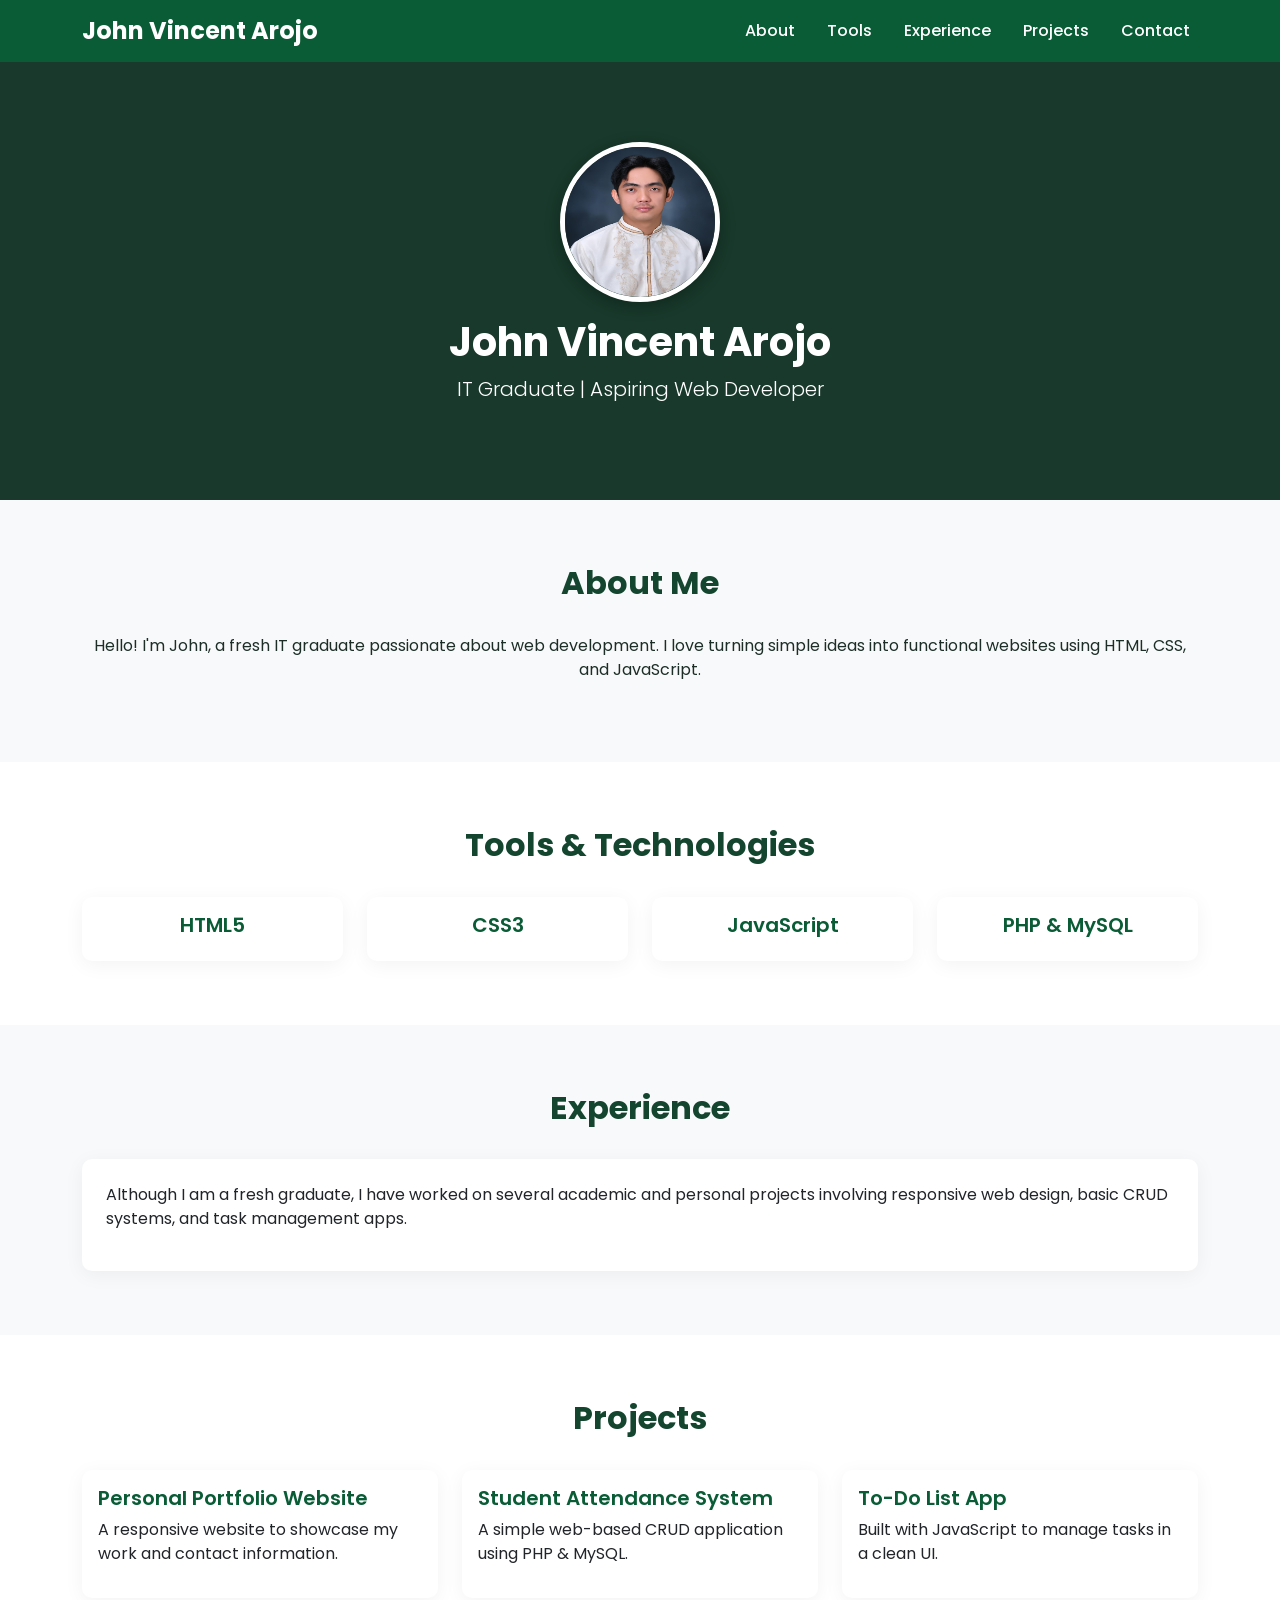
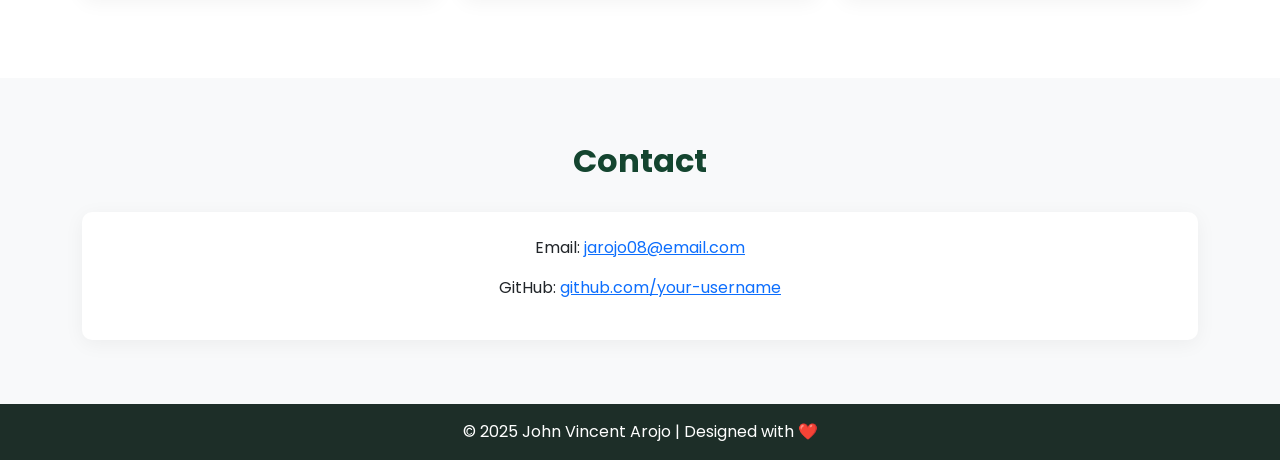
==== index.html @ ee7b5b63 "Update index.html" ====
<!DOCTYPE html>
<html lang="en">
<head>
  <meta charset="UTF-8" />
  <meta name="viewport" content="width=device-width, initial-scale=1.0" />
  <title>John Vincent Arojo | Portfolio</title>
  <!-- Bootstrap CSS -->
  <link href="https://cdn.jsdelivr.net/npm/bootstrap@5.3.0/dist/css/bootstrap.min.css" rel="stylesheet" />
  <!-- Google Fonts -->
  <link href="https://fonts.googleapis.com/css2?family=Poppins:wght@300;500;700&display=swap" rel="stylesheet" />
  <style>
    :root {
      --green-main: #0A5C36;
      --green-dark1: #0F5132;
      --green-dark2: #14452F;
      --green-dark3: #18392B;
      --green-dark4: #1D2E28;
      --light-bg: #f8f9fa;
    }
    body {
      font-family: 'Poppins', sans-serif;
      background-color: var(--light-bg);
      color: var(--green-dark4);
      scroll-behavior: smooth;
    }
    .navbar {
      background-color: var(--green-main);
    }
    .navbar-brand { font-weight: 700; font-size: 1.5rem; }
    .nav-link {
      color: white !important;
      font-weight: 500;
      margin-left: 1rem;
      transition: color 0.3s ease;
    }
    .nav-link:hover { color: #ddd !important; }
    header {
      background: var(--green-dark3);
      color: white;
      text-align: center;
      padding: 5rem 1rem;
    }
    .profile-img {
      width: 160px; height: 160px;
      border-radius: 50%;
      border: 5px solid white;
      box-shadow: 0 4px 15px rgba(0,0,0,0.3);
      margin-bottom: 1rem;
    }
    section { padding: 4rem 0; opacity:0; transform: translateY(50px); transition: opacity 0.6s ease-out, transform 0.6s ease-out; }
    section.visible { opacity:1; transform: translateY(0); }
    .section-title {
      text-align: center;
      font-size: 2rem;
      font-weight: 700;
      color: var(--green-dark2);
      margin-bottom: 2rem;
    }
    .card {
      border: none; border-radius: 10px;
      box-shadow: 0 4px 20px rgba(0,0,0,0.05);
      transition: transform 0.3s ease, box-shadow 0.3s ease;
    }
    .card:hover {
      transform: translateY(-5px);
      box-shadow: 0 6px 25px rgba(0,0,0,0.1);
    }
    .card-title {
      color: var(--green-main);
      font-weight: 600;
    }
    footer {
      background-color: var(--green-dark4);
      color: white;
      padding: 1rem;
      text-align: center;
    }
  </style>
</head>
<body>

  <!-- Navbar -->
  <nav class="navbar navbar-expand-lg navbar-dark sticky-top">
    <div class="container">
      <a class="navbar-brand" href="#">John Vincent Arojo</a>
      <button class="navbar-toggler" type="button" data-bs-toggle="collapse" data-bs-target="#navbarNav">
        <span class="navbar-toggler-icon"></span>
      </button>
      <div class="collapse navbar-collapse" id="navbarNav">
        <ul class="navbar-nav ms-auto">
          <li class="nav-item"><a class="nav-link" href="#about">About</a></li>
          <li class="nav-item"><a class="nav-link" href="#tools">Tools</a></li>
          <li class="nav-item"><a class="nav-link" href="#experience">Experience</a></li>
          <li class="nav-item"><a class="nav-link" href="#projects">Projects</a></li>
          <li class="nav-item"><a class="nav-link" href="#contact">Contact</a></li>
        </ul>
      </div>
    </div>
  </nav>

  <!-- Hero Header -->
  <header>
    <img src="John.png" alt="John Vincent Arojo" class="profile-img">
    <h1 class="fw-bold">John Vincent Arojo</h1>
    <p class="lead">IT Graduate | Aspiring Web Developer</p>
  </header>

  <!-- About -->
  <section id="about">
    <div class="container">
      <h2 class="section-title">About Me</h2>
      <p class="text-center">
        Hello! I'm John, a fresh IT graduate passionate about web development. I love turning simple ideas into functional websites using HTML, CSS, and JavaScript.
      </p>
    </div>
  </section>

  <!-- Tools -->
  <section id="tools" class="bg-white">
    <div class="container">
      <h2 class="section-title">Tools & Technologies</h2>
      <div class="row text-center">
        <div class="col-md-3"><div class="card p-3"><h5 class="card-title">HTML5</h5></div></div>
        <div class="col-md-3"><div class="card p-3"><h5 class="card-title">CSS3</h5></div></div>
        <div class="col-md-3"><div class="card p-3"><h5 class="card-title">JavaScript</h5></div></div>
        <div class="col-md-3"><div class="card p-3"><h5 class="card-title">PHP & MySQL</h5></div></div>
      </div>
    </div>
  </section>

  <!-- Experience -->
  <section id="experience">
    <div class="container">
      <h2 class="section-title">Experience</h2>
      <div class="card p-4">
        <p>
          Although I am a fresh graduate, I have worked on several academic and personal projects involving responsive web design, basic CRUD systems, and task management apps.
        </p>
      </div>
    </div>
  </section>

  <!-- Projects -->
  <section id="projects" class="bg-white">
    <div class="container">
      <h2 class="section-title">Projects</h2>
      <div class="row">
        <div class="col-md-4 mb-3">
          <div class="card p-3">
            <h5 class="card-title">Personal Portfolio Website</h5>
            <p>A responsive website to showcase my work and contact information.</p>
          </div>
        </div>
        <div class="col-md-4 mb-3">
          <div class="card p-3">
            <h5 class="card-title">Student Attendance System</h5>
            <p>A simple web-based CRUD application using PHP & MySQL.</p>
          </div>
        </div>
        <div class="col-md-4 mb-3">
          <div class="card p-3">
            <h5 class="card-title">To-Do List App</h5>
            <p>Built with JavaScript to manage tasks in a clean UI.</p>
          </div>
        </div>
      </div>
    </div>
  </section>

  <!-- Contact -->
  <section id="contact">
    <div class="container">
      <h2 class="section-title">Contact</h2>
      <div class="card p-4 text-center">
        <p>Email: <a href="mailto:jarojo08@email.com">jarojo08@email.com</a></p>
        <p>GitHub: <a href="https://github.com/your-username" target="_blank">github.com/your-username</a></p>
      </div>
    </div>
  </section>

  <!-- Footer -->
  <footer>© 2025 John Vincent Arojo | Designed with ❤️</footer>

  <!-- Bootstrap JS -->
  <script src="https://cdn.jsdelivr.net/npm/bootstrap@5.3.0/dist/js/bootstrap.bundle.min.js"></script>
  <!-- Scroll Animation Script -->
  <script>
    const sections = document.querySelectorAll('section');
    const observer = new IntersectionObserver(entries => {
      entries.forEach(entry => {
        if (entry.isIntersecting) {
          entry.target.classList.add('visible');
        }
      });
    }, { threshold: 0.2 });
    sections.forEach(sec => observer.observe(sec));
  </script>
</body>
</html>
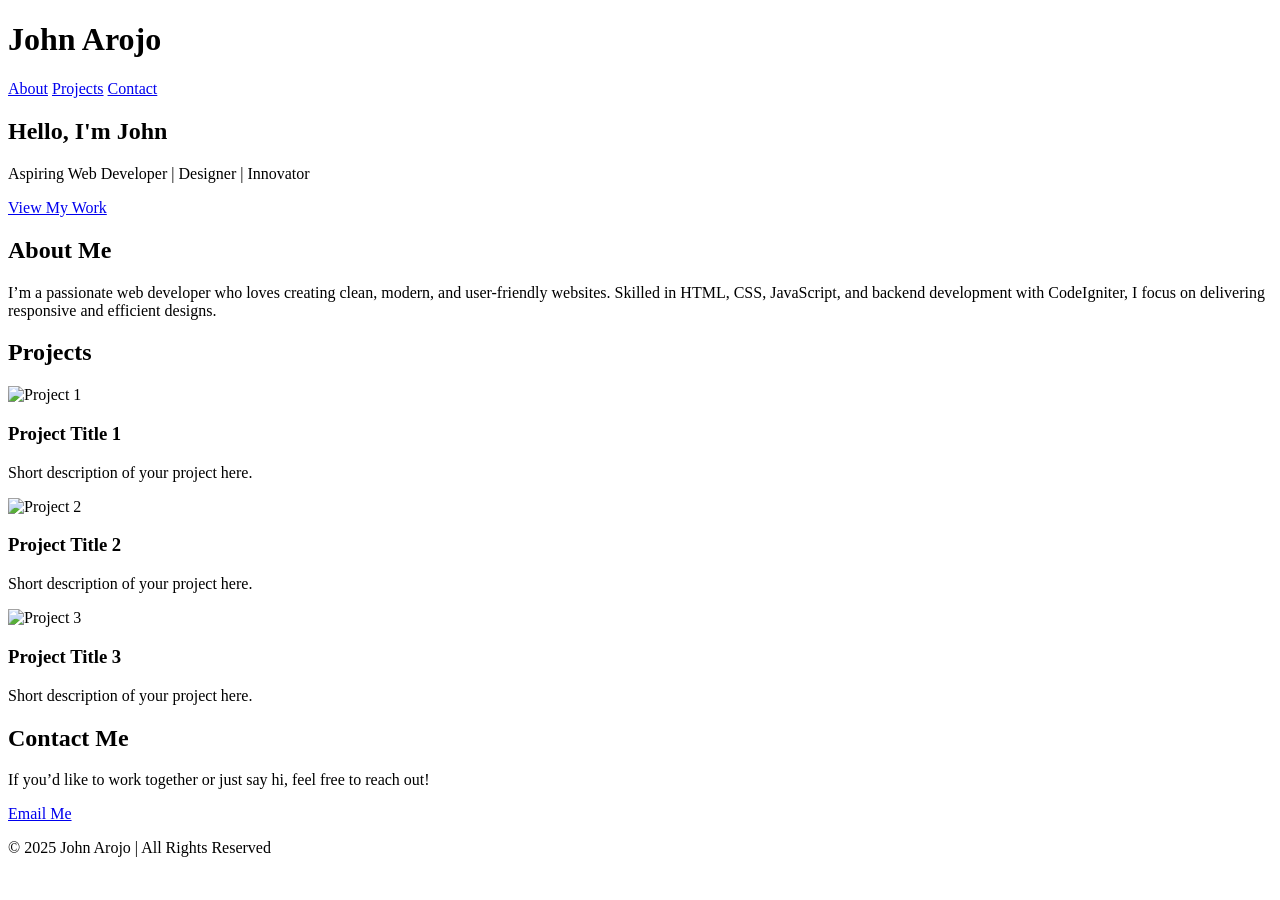
==== commit ba4e18d8: "Update index.html" ====
--- a/index.html
+++ b/index.html
@@ -1,199 +1,78 @@
 <!DOCTYPE html>
 <html lang="en">
 <head>
-  <meta charset="UTF-8" />
-  <meta name="viewport" content="width=device-width, initial-scale=1.0" />
-  <title>John Vincent Arojo | Portfolio</title>
-  <!-- Bootstrap CSS -->
-  <link href="https://cdn.jsdelivr.net/npm/bootstrap@5.3.0/dist/css/bootstrap.min.css" rel="stylesheet" />
-  <!-- Google Fonts -->
-  <link href="https://fonts.googleapis.com/css2?family=Poppins:wght@300;500;700&display=swap" rel="stylesheet" />
-  <style>
-    :root {
-      --green-main: #0A5C36;
-      --green-dark1: #0F5132;
-      --green-dark2: #14452F;
-      --green-dark3: #18392B;
-      --green-dark4: #1D2E28;
-      --light-bg: #f8f9fa;
-    }
-    body {
-      font-family: 'Poppins', sans-serif;
-      background-color: var(--light-bg);
-      color: var(--green-dark4);
-      scroll-behavior: smooth;
-    }
-    .navbar {
-      background-color: var(--green-main);
-    }
-    .navbar-brand { font-weight: 700; font-size: 1.5rem; }
-    .nav-link {
-      color: white !important;
-      font-weight: 500;
-      margin-left: 1rem;
-      transition: color 0.3s ease;
-    }
-    .nav-link:hover { color: #ddd !important; }
-    header {
-      background: var(--green-dark3);
-      color: white;
-      text-align: center;
-      padding: 5rem 1rem;
-    }
-    .profile-img {
-      width: 160px; height: 160px;
-      border-radius: 50%;
-      border: 5px solid white;
-      box-shadow: 0 4px 15px rgba(0,0,0,0.3);
-      margin-bottom: 1rem;
-    }
-    section { padding: 4rem 0; opacity:0; transform: translateY(50px); transition: opacity 0.6s ease-out, transform 0.6s ease-out; }
-    section.visible { opacity:1; transform: translateY(0); }
-    .section-title {
-      text-align: center;
-      font-size: 2rem;
-      font-weight: 700;
-      color: var(--green-dark2);
-      margin-bottom: 2rem;
-    }
-    .card {
-      border: none; border-radius: 10px;
-      box-shadow: 0 4px 20px rgba(0,0,0,0.05);
-      transition: transform 0.3s ease, box-shadow 0.3s ease;
-    }
-    .card:hover {
-      transform: translateY(-5px);
-      box-shadow: 0 6px 25px rgba(0,0,0,0.1);
-    }
-    .card-title {
-      color: var(--green-main);
-      font-weight: 600;
-    }
-    footer {
-      background-color: var(--green-dark4);
-      color: white;
-      padding: 1rem;
-      text-align: center;
-    }
-  </style>
+    <meta charset="UTF-8">
+    <meta name="viewport" content="width=device-width, initial-scale=1.0">
+    <title>John's Portfolio</title>
+    <link rel="stylesheet" href="style.css">
+    <link href="https://fonts.googleapis.com/css2?family=Poppins:wght@300;400;600;700&display=swap" rel="stylesheet">
 </head>
 <body>
+    <!-- Header -->
+    <header>
+        <div class="container">
+            <h1>John Arojo</h1>
+            <nav>
+                <a href="#about">About</a>
+                <a href="#projects">Projects</a>
+                <a href="#contact">Contact</a>
+            </nav>
+        </div>
+    </header>
 
-  <!-- Navbar -->
-  <nav class="navbar navbar-expand-lg navbar-dark sticky-top">
-    <div class="container">
-      <a class="navbar-brand" href="#">John Vincent Arojo</a>
-      <button class="navbar-toggler" type="button" data-bs-toggle="collapse" data-bs-target="#navbarNav">
-        <span class="navbar-toggler-icon"></span>
-      </button>
-      <div class="collapse navbar-collapse" id="navbarNav">
-        <ul class="navbar-nav ms-auto">
-          <li class="nav-item"><a class="nav-link" href="#about">About</a></li>
-          <li class="nav-item"><a class="nav-link" href="#tools">Tools</a></li>
-          <li class="nav-item"><a class="nav-link" href="#experience">Experience</a></li>
-          <li class="nav-item"><a class="nav-link" href="#projects">Projects</a></li>
-          <li class="nav-item"><a class="nav-link" href="#contact">Contact</a></li>
-        </ul>
-      </div>
-    </div>
-  </nav>
+    <!-- Hero Section -->
+    <section class="hero">
+        <div class="hero-content">
+            <h2>Hello, I'm <span>John</span></h2>
+            <p>Aspiring Web Developer | Designer | Innovator</p>
+            <a href="#projects" class="btn">View My Work</a>
+        </div>
+    </section>
 
-  <!-- Hero Header -->
-  <header>
-    <img src="John.png" alt="John Vincent Arojo" class="profile-img">
-    <h1 class="fw-bold">John Vincent Arojo</h1>
-    <p class="lead">IT Graduate | Aspiring Web Developer</p>
-  </header>
+    <!-- About Section -->
+    <section id="about" class="about">
+        <div class="container">
+            <h2>About Me</h2>
+            <p>I’m a passionate web developer who loves creating clean, modern, and user-friendly websites. Skilled in HTML, CSS, JavaScript, and backend development with CodeIgniter, I focus on delivering responsive and efficient designs.</p>
+        </div>
+    </section>
 
-  <!-- About -->
-  <section id="about">
-    <div class="container">
-      <h2 class="section-title">About Me</h2>
-      <p class="text-center">
-        Hello! I'm John, a fresh IT graduate passionate about web development. I love turning simple ideas into functional websites using HTML, CSS, and JavaScript.
-      </p>
-    </div>
-  </section>
+    <!-- Projects Section -->
+    <section id="projects" class="projects">
+        <div class="container">
+            <h2>Projects</h2>
+            <div class="project-grid">
+                <div class="project-card">
+                    <img src="project1.jpg" alt="Project 1">
+                    <h3>Project Title 1</h3>
+                    <p>Short description of your project here.</p>
+                </div>
+                <div class="project-card">
+                    <img src="project2.jpg" alt="Project 2">
+                    <h3>Project Title 2</h3>
+                    <p>Short description of your project here.</p>
+                </div>
+                <div class="project-card">
+                    <img src="project3.jpg" alt="Project 3">
+                    <h3>Project Title 3</h3>
+                    <p>Short description of your project here.</p>
+                </div>
+            </div>
+        </div>
+    </section>
 
-  <!-- Tools -->
-  <section id="tools" class="bg-white">
-    <div class="container">
-      <h2 class="section-title">Tools & Technologies</h2>
-      <div class="row text-center">
-        <div class="col-md-3"><div class="card p-3"><h5 class="card-title">HTML5</h5></div></div>
-        <div class="col-md-3"><div class="card p-3"><h5 class="card-title">CSS3</h5></div></div>
-        <div class="col-md-3"><div class="card p-3"><h5 class="card-title">JavaScript</h5></div></div>
-        <div class="col-md-3"><div class="card p-3"><h5 class="card-title">PHP & MySQL</h5></div></div>
-      </div>
-    </div>
-  </section>
+    <!-- Contact Section -->
+    <section id="contact" class="contact">
+        <div class="container">
+            <h2>Contact Me</h2>
+            <p>If you’d like to work together or just say hi, feel free to reach out!</p>
+            <a href="mailto:youremail@example.com" class="btn">Email Me</a>
+        </div>
+    </section>
 
-  <!-- Experience -->
-  <section id="experience">
-    <div class="container">
-      <h2 class="section-title">Experience</h2>
-      <div class="card p-4">
-        <p>
-          Although I am a fresh graduate, I have worked on several academic and personal projects involving responsive web design, basic CRUD systems, and task management apps.
-        </p>
-      </div>
-    </div>
-  </section>
-
-  <!-- Projects -->
-  <section id="projects" class="bg-white">
-    <div class="container">
-      <h2 class="section-title">Projects</h2>
-      <div class="row">
-        <div class="col-md-4 mb-3">
-          <div class="card p-3">
-            <h5 class="card-title">Personal Portfolio Website</h5>
-            <p>A responsive website to showcase my work and contact information.</p>
-          </div>
-        </div>
-        <div class="col-md-4 mb-3">
-          <div class="card p-3">
-            <h5 class="card-title">Student Attendance System</h5>
-            <p>A simple web-based CRUD application using PHP & MySQL.</p>
-          </div>
-        </div>
-        <div class="col-md-4 mb-3">
-          <div class="card p-3">
-            <h5 class="card-title">To-Do List App</h5>
-            <p>Built with JavaScript to manage tasks in a clean UI.</p>
-          </div>
-        </div>
-      </div>
-    </div>
-  </section>
-
-  <!-- Contact -->
-  <section id="contact">
-    <div class="container">
-      <h2 class="section-title">Contact</h2>
-      <div class="card p-4 text-center">
-        <p>Email: <a href="mailto:jarojo08@email.com">jarojo08@email.com</a></p>
-        <p>GitHub: <a href="https://github.com/your-username" target="_blank">github.com/your-username</a></p>
-      </div>
-    </div>
-  </section>
-
-  <!-- Footer -->
-  <footer>© 2025 John Vincent Arojo | Designed with ❤️</footer>
-
-  <!-- Bootstrap JS -->
-  <script src="https://cdn.jsdelivr.net/npm/bootstrap@5.3.0/dist/js/bootstrap.bundle.min.js"></script>
-  <!-- Scroll Animation Script -->
-  <script>
-    const sections = document.querySelectorAll('section');
-    const observer = new IntersectionObserver(entries => {
-      entries.forEach(entry => {
-        if (entry.isIntersecting) {
-          entry.target.classList.add('visible');
-        }
-      });
-    }, { threshold: 0.2 });
-    sections.forEach(sec => observer.observe(sec));
-  </script>
+    <!-- Footer -->
+    <footer>
+        <p>© 2025 John Arojo | All Rights Reserved</p>
+    </footer>
 </body>
 </html>
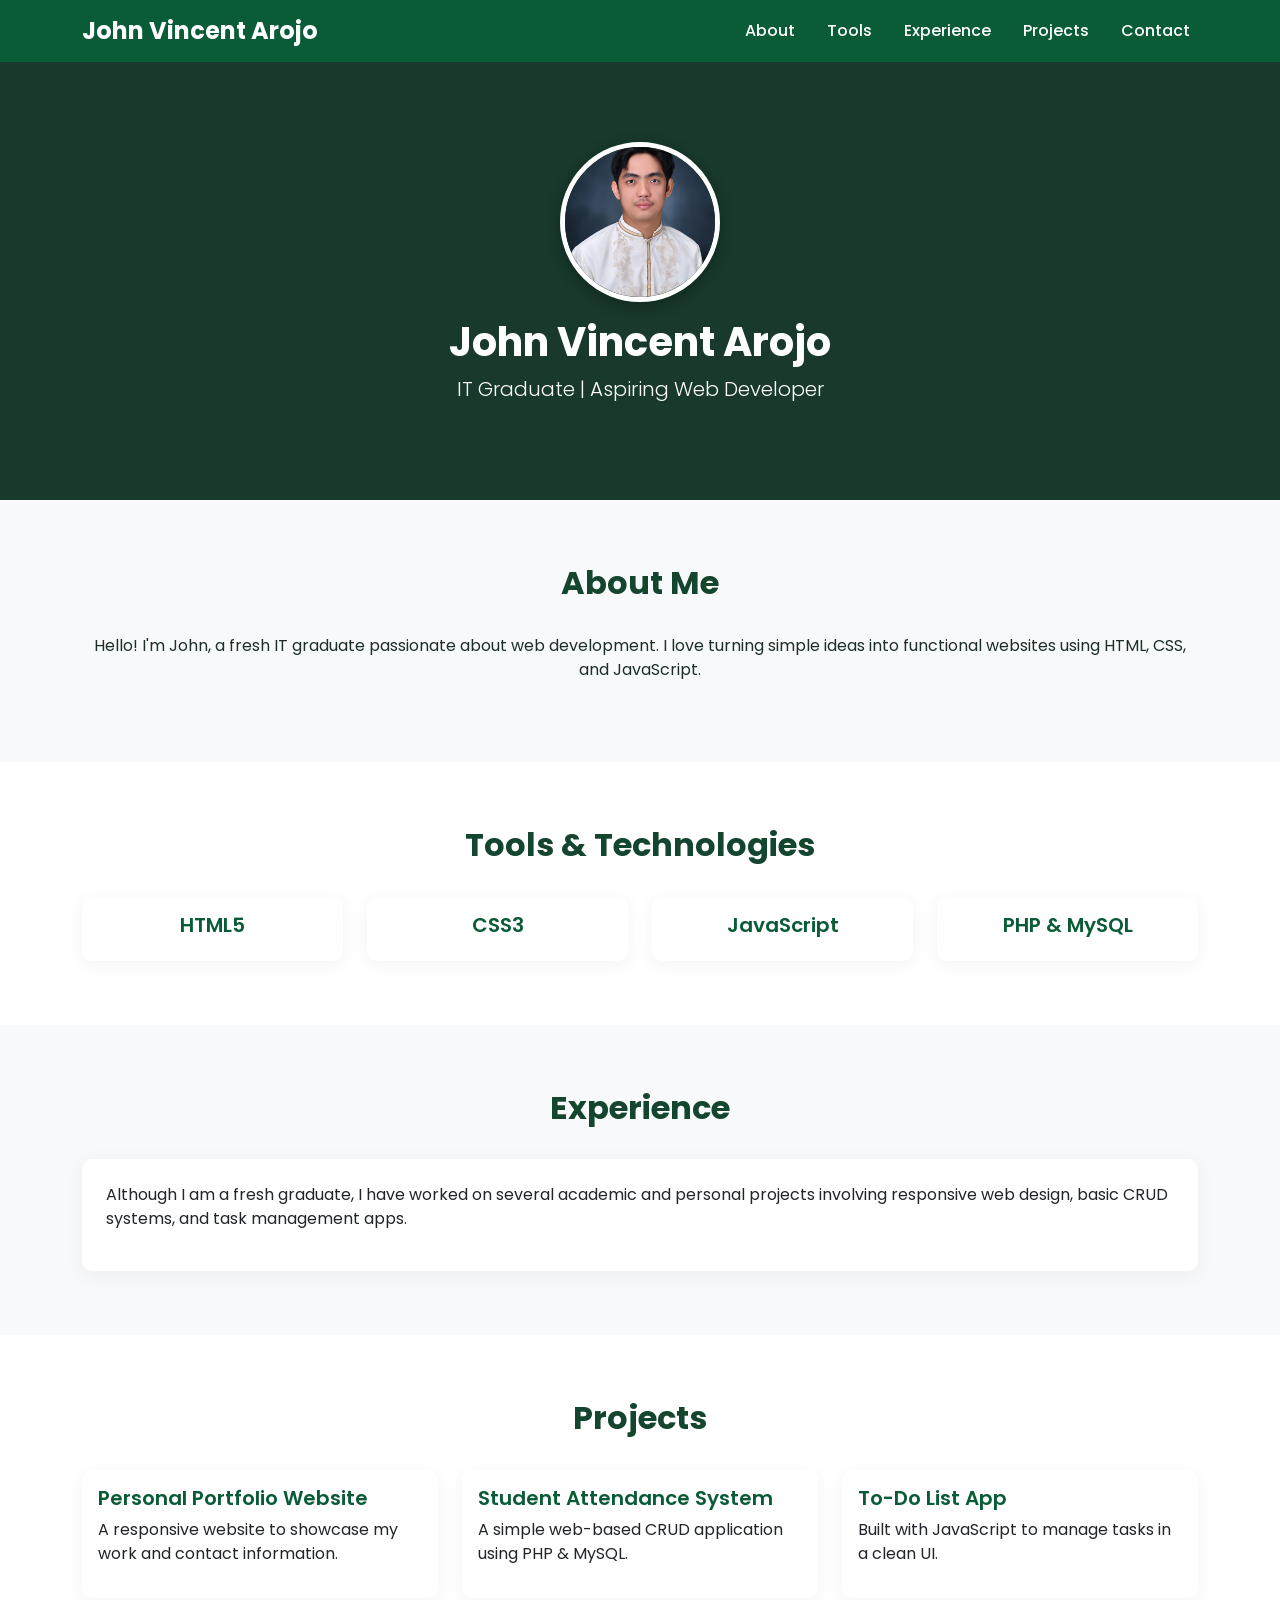
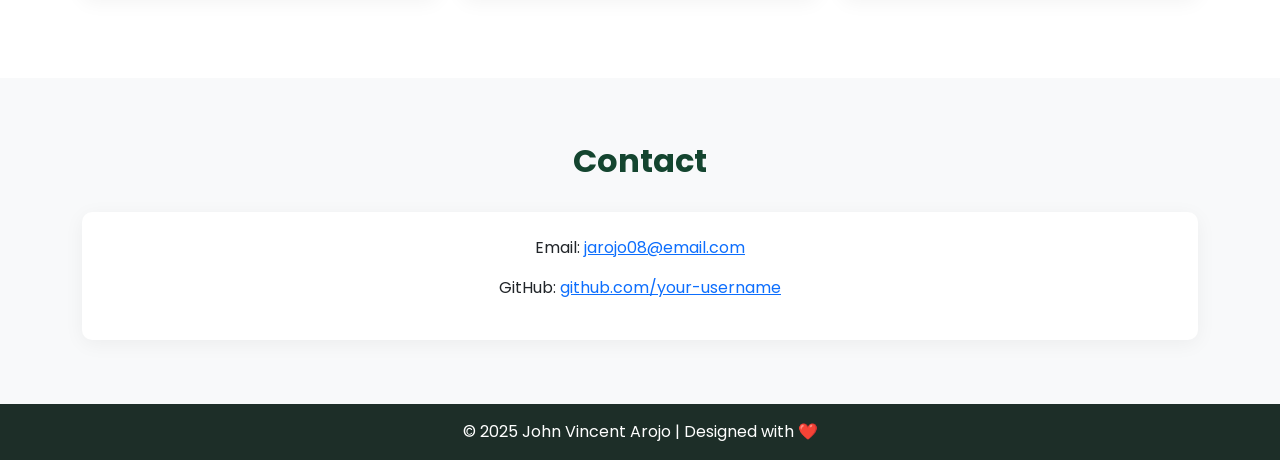
==== commit 9ff6cb99: "Update index.html" ====
--- a/index.html
+++ b/index.html
@@ -1,78 +1,236 @@
 <!DOCTYPE html>
 <html lang="en">
 <head>
-    <meta charset="UTF-8">
-    <meta name="viewport" content="width=device-width, initial-scale=1.0">
-    <title>John's Portfolio</title>
-    <link rel="stylesheet" href="style.css">
-    <link href="https://fonts.googleapis.com/css2?family=Poppins:wght@300;400;600;700&display=swap" rel="stylesheet">
+    <meta charset="UTF-8" />
+    <meta name="viewport" content="width=device-width, initial-scale=1.0" />
+    <title>John Vincent Arojo | Portfolio</title>
+
+    <!-- Bootstrap CSS -->
+    <link href="https://cdn.jsdelivr.net/npm/bootstrap@5.3.0/dist/css/bootstrap.min.css" rel="stylesheet" />
+
+    <!-- Google Fonts -->
+    <link href="https://fonts.googleapis.com/css2?family=Poppins:wght@300;500;700&display=swap" rel="stylesheet" />
+
+    <style>
+        :root {
+            --green-main: #0A5C36;
+            --green-dark1: #0F5132;
+            --green-dark2: #14452F;
+            --green-dark3: #18392B;
+            --green-dark4: #1D2E28;
+            --light-bg: #f8f9fa;
+        }
+
+        body {
+            font-family: 'Poppins', sans-serif;
+            background-color: var(--light-bg);
+            color: var(--green-dark4);
+            scroll-behavior: smooth;
+        }
+
+        .navbar {
+            background-color: var(--green-main);
+        }
+
+        .navbar-brand {
+            font-weight: 700;
+            font-size: 1.5rem;
+        }
+
+        .nav-link {
+            color: white !important;
+            font-weight: 500;
+            margin-left: 1rem;
+            transition: color 0.3s ease;
+        }
+
+        .nav-link:hover {
+            color: #ddd !important;
+        }
+
+        header {
+            background: var(--green-dark3);
+            color: white;
+            text-align: center;
+            padding: 5rem 1rem;
+        }
+
+        .profile-img {
+            width: 160px;
+            height: 160px;
+            border-radius: 50%;
+            border: 5px solid white;
+            box-shadow: 0 4px 15px rgba(0,0,0,0.3);
+            margin-bottom: 1rem;
+            object-fit: cover;
+        }
+
+        section {
+            padding: 4rem 0;
+            opacity: 0;
+            transform: translateY(50px);
+            transition: opacity 0.6s ease-out, transform 0.6s ease-out;
+        }
+
+        section.visible {
+            opacity: 1;
+            transform: translateY(0);
+        }
+
+        .section-title {
+            text-align: center;
+            font-size: 2rem;
+            font-weight: 700;
+            color: var(--green-dark2);
+            margin-bottom: 2rem;
+        }
+
+        .card {
+            border: none;
+            border-radius: 10px;
+            box-shadow: 0 4px 20px rgba(0,0,0,0.05);
+            transition: transform 0.3s ease, box-shadow 0.3s ease;
+        }
+
+        .card:hover {
+            transform: translateY(-5px);
+            box-shadow: 0 6px 25px rgba(0,0,0,0.1);
+        }
+
+        .card-title {
+            color: var(--green-main);
+            font-weight: 600;
+        }
+
+        footer {
+            background-color: var(--green-dark4);
+            color: white;
+            padding: 1rem;
+            text-align: center;
+        }
+    </style>
 </head>
 <body>
-    <!-- Header -->
+
+    <!-- Navbar -->
+    <nav class="navbar navbar-expand-lg navbar-dark sticky-top">
+        <div class="container">
+            <a class="navbar-brand" href="#">John Vincent Arojo</a>
+            <button class="navbar-toggler" type="button" data-bs-toggle="collapse" data-bs-target="#navbarNav">
+                <span class="navbar-toggler-icon"></span>
+            </button>
+            <div class="collapse navbar-collapse" id="navbarNav">
+                <ul class="navbar-nav ms-auto">
+                    <li class="nav-item"><a class="nav-link" href="#about">About</a></li>
+                    <li class="nav-item"><a class="nav-link" href="#tools">Tools</a></li>
+                    <li class="nav-item"><a class="nav-link" href="#experience">Experience</a></li>
+                    <li class="nav-item"><a class="nav-link" href="#projects">Projects</a></li>
+                    <li class="nav-item"><a class="nav-link" href="#contact">Contact</a></li>
+                </ul>
+            </div>
+        </div>
+    </nav>
+
+    <!-- Hero Header -->
     <header>
-        <div class="container">
-            <h1>John Arojo</h1>
-            <nav>
-                <a href="#about">About</a>
-                <a href="#projects">Projects</a>
-                <a href="#contact">Contact</a>
-            </nav>
-        </div>
+        <img src="John.png" alt="John Vincent Arojo" class="profile-img">
+        <h1 class="fw-bold">John Vincent Arojo</h1>
+        <p class="lead">IT Graduate | Aspiring Web Developer</p>
     </header>
 
-    <!-- Hero Section -->
-    <section class="hero">
-        <div class="hero-content">
-            <h2>Hello, I'm <span>John</span></h2>
-            <p>Aspiring Web Developer | Designer | Innovator</p>
-            <a href="#projects" class="btn">View My Work</a>
-        </div>
-    </section>
-
-    <!-- About Section -->
-    <section id="about" class="about">
-        <div class="container">
-            <h2>About Me</h2>
-            <p>I’m a passionate web developer who loves creating clean, modern, and user-friendly websites. Skilled in HTML, CSS, JavaScript, and backend development with CodeIgniter, I focus on delivering responsive and efficient designs.</p>
-        </div>
-    </section>
-
-    <!-- Projects Section -->
-    <section id="projects" class="projects">
-        <div class="container">
-            <h2>Projects</h2>
-            <div class="project-grid">
-                <div class="project-card">
-                    <img src="project1.jpg" alt="Project 1">
-                    <h3>Project Title 1</h3>
-                    <p>Short description of your project here.</p>
+    <!-- About -->
+    <section id="about">
+        <div class="container">
+            <h2 class="section-title">About Me</h2>
+            <p class="text-center">
+                Hello! I'm John, a fresh IT graduate passionate about web development. 
+                I love turning simple ideas into functional websites using HTML, CSS, and JavaScript.
+            </p>
+        </div>
+    </section>
+
+    <!-- Tools -->
+    <section id="tools" class="bg-white">
+        <div class="container">
+            <h2 class="section-title">Tools & Technologies</h2>
+            <div class="row text-center">
+                <div class="col-md-3"><div class="card p-3"><h5 class="card-title">HTML5</h5></div></div>
+                <div class="col-md-3"><div class="card p-3"><h5 class="card-title">CSS3</h5></div></div>
+                <div class="col-md-3"><div class="card p-3"><h5 class="card-title">JavaScript</h5></div></div>
+                <div class="col-md-3"><div class="card p-3"><h5 class="card-title">PHP & MySQL</h5></div></div>
+            </div>
+        </div>
+    </section>
+
+    <!-- Experience -->
+    <section id="experience">
+        <div class="container">
+            <h2 class="section-title">Experience</h2>
+            <div class="card p-4">
+                <p>
+                    Although I am a fresh graduate, I have worked on several academic and personal 
+                    projects involving responsive web design, basic CRUD systems, and task management apps.
+                </p>
+            </div>
+        </div>
+    </section>
+
+    <!-- Projects -->
+    <section id="projects" class="bg-white">
+        <div class="container">
+            <h2 class="section-title">Projects</h2>
+            <div class="row">
+                <div class="col-md-4 mb-3">
+                    <div class="card p-3">
+                        <h5 class="card-title">Personal Portfolio Website</h5>
+                        <p>A responsive website to showcase my work and contact information.</p>
+                    </div>
                 </div>
-                <div class="project-card">
-                    <img src="project2.jpg" alt="Project 2">
-                    <h3>Project Title 2</h3>
-                    <p>Short description of your project here.</p>
+                <div class="col-md-4 mb-3">
+                    <div class="card p-3">
+                        <h5 class="card-title">Student Attendance System</h5>
+                        <p>A simple web-based CRUD application using PHP & MySQL.</p>
+                    </div>
                 </div>
-                <div class="project-card">
-                    <img src="project3.jpg" alt="Project 3">
-                    <h3>Project Title 3</h3>
-                    <p>Short description of your project here.</p>
+                <div class="col-md-4 mb-3">
+                    <div class="card p-3">
+                        <h5 class="card-title">To-Do List App</h5>
+                        <p>Built with JavaScript to manage tasks in a clean UI.</p>
+                    </div>
                 </div>
             </div>
         </div>
     </section>
 
-    <!-- Contact Section -->
-    <section id="contact" class="contact">
-        <div class="container">
-            <h2>Contact Me</h2>
-            <p>If you’d like to work together or just say hi, feel free to reach out!</p>
-            <a href="mailto:youremail@example.com" class="btn">Email Me</a>
+    <!-- Contact -->
+    <section id="contact">
+        <div class="container">
+            <h2 class="section-title">Contact</h2>
+            <div class="card p-4 text-center">
+                <p>Email: <a href="mailto:jarojo08@email.com">jarojo08@email.com</a></p>
+                <p>GitHub: <a href="https://github.com/your-username" target="_blank">github.com/your-username</a></p>
+            </div>
         </div>
     </section>
 
     <!-- Footer -->
-    <footer>
-        <p>© 2025 John Arojo | All Rights Reserved</p>
-    </footer>
+    <footer>© 2025 John Vincent Arojo | Designed with ❤️</footer>
+
+    <!-- Bootstrap JS -->
+    <script src="https://cdn.jsdelivr.net/npm/bootstrap@5.3.0/dist/js/bootstrap.bundle.min.js"></script>
+
+    <!-- Scroll Animation Script -->
+    <script>
+        const sections = document.querySelectorAll('section');
+        const observer = new IntersectionObserver(entries => {
+            entries.forEach(entry => {
+                if (entry.isIntersecting) {
+                    entry.target.classList.add('visible');
+                }
+            });
+        }, { threshold: 0.2 });
+
+        sections.forEach(sec => observer.observe(sec));
+    </script>
 </body>
 </html>
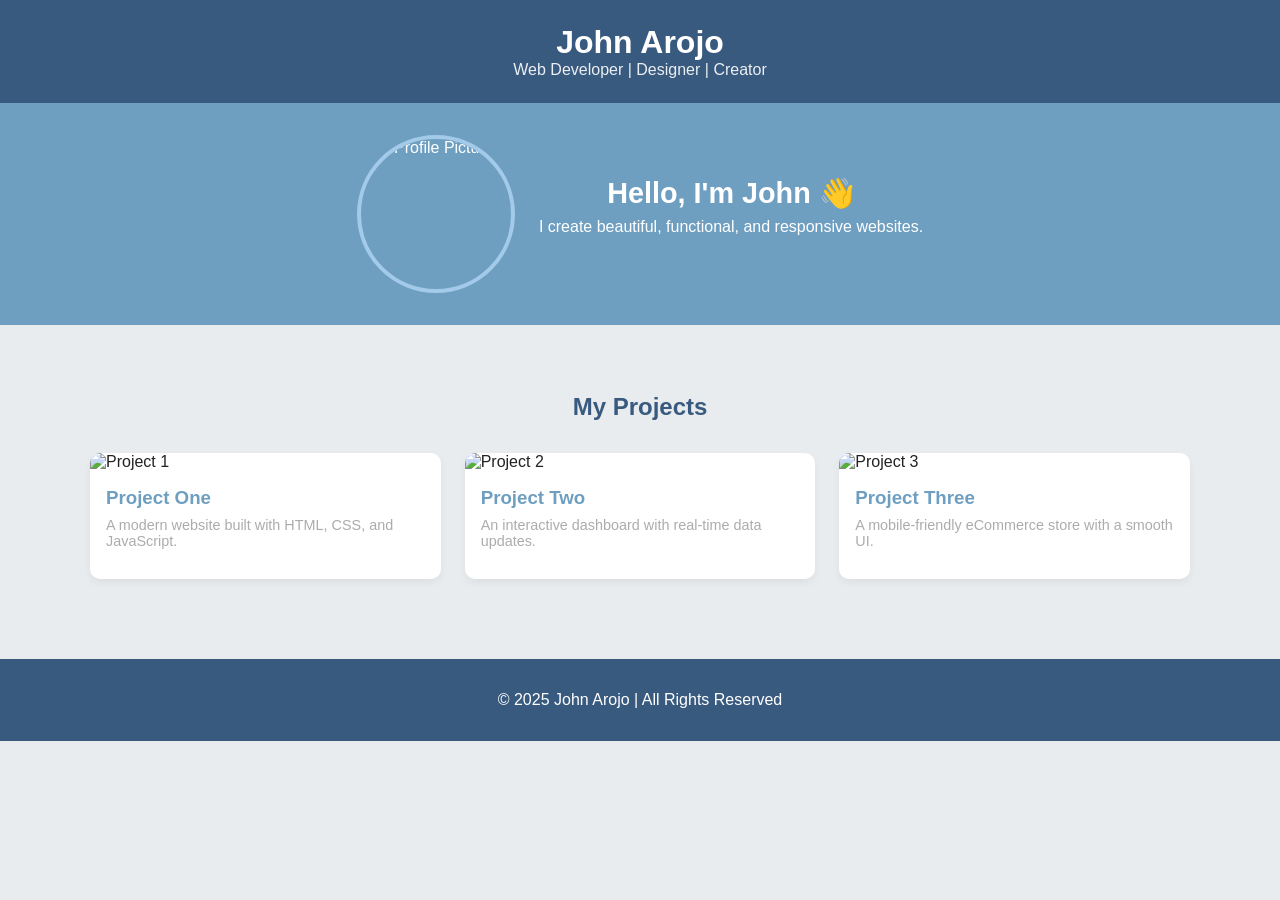
==== commit 1d059fba: "Update index.html" ====
--- a/index.html
+++ b/index.html
@@ -1,236 +1,182 @@
 <!DOCTYPE html>
 <html lang="en">
 <head>
-    <meta charset="UTF-8" />
-    <meta name="viewport" content="width=device-width, initial-scale=1.0" />
-    <title>John Vincent Arojo | Portfolio</title>
-
-    <!-- Bootstrap CSS -->
-    <link href="https://cdn.jsdelivr.net/npm/bootstrap@5.3.0/dist/css/bootstrap.min.css" rel="stylesheet" />
-
-    <!-- Google Fonts -->
-    <link href="https://fonts.googleapis.com/css2?family=Poppins:wght@300;500;700&display=swap" rel="stylesheet" />
-
+    <meta charset="UTF-8">
+    <meta name="viewport" content="width=device-width, initial-scale=1.0">
+    <title>John's Portfolio</title>
     <style>
+        /* ====== COLOR PALETTE ====== */
         :root {
-            --green-main: #0A5C36;
-            --green-dark1: #0F5132;
-            --green-dark2: #14452F;
-            --green-dark3: #18392B;
-            --green-dark4: #1D2E28;
-            --light-bg: #f8f9fa;
+            --blue-dark: #395A7F;
+            --blue-mid: #6E9FC1;
+            --blue-light: #A3CAE9;
+            --grey-light: #E9ECEE;
+            --grey-mid: #ACACAC;
+            --text-dark: #222;
         }
 
         body {
-            font-family: 'Poppins', sans-serif;
-            background-color: var(--light-bg);
-            color: var(--green-dark4);
-            scroll-behavior: smooth;
+            font-family: 'Segoe UI', sans-serif;
+            margin: 0;
+            background-color: var(--grey-light);
+            color: var(--text-dark);
         }
 
-        .navbar {
-            background-color: var(--green-main);
+        /* HEADER */
+        header {
+            background-color: var(--blue-dark);
+            color: white;
+            padding: 1.5rem;
+            text-align: center;
         }
 
-        .navbar-brand {
-            font-weight: 700;
-            font-size: 1.5rem;
+        header h1 {
+            margin: 0;
+            font-size: 2rem;
         }
 
-        .nav-link {
-            color: white !important;
-            font-weight: 500;
-            margin-left: 1rem;
-            transition: color 0.3s ease;
+        header p {
+            margin: 0;
+            opacity: 0.9;
         }
 
-        .nav-link:hover {
-            color: #ddd !important;
+        /* HERO SECTION */
+        .hero {
+            display: flex;
+            align-items: center;
+            justify-content: center;
+            padding: 2rem;
+            background-color: var(--blue-mid);
+            color: white;
+            text-align: center;
         }
 
-        header {
-            background: var(--green-dark3);
-            color: white;
-            text-align: center;
-            padding: 5rem 1rem;
+        .hero img {
+            width: 150px;
+            height: 150px;
+            object-fit: cover;
+            border-radius: 50%;
+            border: 4px solid var(--blue-light);
+            margin-right: 1.5rem;
         }
 
-        .profile-img {
-            width: 160px;
-            height: 160px;
-            border-radius: 50%;
-            border: 5px solid white;
-            box-shadow: 0 4px 15px rgba(0,0,0,0.3);
-            margin-bottom: 1rem;
-            object-fit: cover;
+        .hero-text h2 {
+            margin: 0;
+            font-size: 1.8rem;
         }
 
-        section {
-            padding: 4rem 0;
-            opacity: 0;
-            transform: translateY(50px);
-            transition: opacity 0.6s ease-out, transform 0.6s ease-out;
+        .hero-text p {
+            margin-top: 0.5rem;
         }
 
-        section.visible {
-            opacity: 1;
-            transform: translateY(0);
+        /* PORTFOLIO SECTION */
+        .portfolio {
+            padding: 3rem 1rem;
+            max-width: 1100px;
+            margin: auto;
         }
 
-        .section-title {
+        .portfolio h2 {
             text-align: center;
-            font-size: 2rem;
-            font-weight: 700;
-            color: var(--green-dark2);
             margin-bottom: 2rem;
+            color: var(--blue-dark);
+        }
+
+        .portfolio-grid {
+            display: grid;
+            grid-template-columns: repeat(auto-fit, minmax(280px, 1fr));
+            gap: 1.5rem;
         }
 
         .card {
-            border: none;
+            background-color: white;
             border-radius: 10px;
-            box-shadow: 0 4px 20px rgba(0,0,0,0.05);
-            transition: transform 0.3s ease, box-shadow 0.3s ease;
+            overflow: hidden;
+            box-shadow: 0 4px 8px rgba(0,0,0,0.05);
+            transition: transform 0.2s ease;
         }
 
         .card:hover {
             transform: translateY(-5px);
-            box-shadow: 0 6px 25px rgba(0,0,0,0.1);
         }
 
-        .card-title {
-            color: var(--green-main);
-            font-weight: 600;
+        .card img {
+            width: 100%;
+            height: 180px;
+            object-fit: cover;
         }
 
+        .card-content {
+            padding: 1rem;
+        }
+
+        .card-content h3 {
+            margin: 0;
+            color: var(--blue-mid);
+        }
+
+        .card-content p {
+            font-size: 0.9rem;
+            margin-top: 0.5rem;
+            color: var(--grey-mid);
+        }
+
+        /* FOOTER */
         footer {
-            background-color: var(--green-dark4);
+            background-color: var(--blue-dark);
             color: white;
+            text-align: center;
             padding: 1rem;
-            text-align: center;
+            margin-top: 2rem;
         }
+
     </style>
 </head>
 <body>
 
-    <!-- Navbar -->
-    <nav class="navbar navbar-expand-lg navbar-dark sticky-top">
-        <div class="container">
-            <a class="navbar-brand" href="#">John Vincent Arojo</a>
-            <button class="navbar-toggler" type="button" data-bs-toggle="collapse" data-bs-target="#navbarNav">
-                <span class="navbar-toggler-icon"></span>
-            </button>
-            <div class="collapse navbar-collapse" id="navbarNav">
-                <ul class="navbar-nav ms-auto">
-                    <li class="nav-item"><a class="nav-link" href="#about">About</a></li>
-                    <li class="nav-item"><a class="nav-link" href="#tools">Tools</a></li>
-                    <li class="nav-item"><a class="nav-link" href="#experience">Experience</a></li>
-                    <li class="nav-item"><a class="nav-link" href="#projects">Projects</a></li>
-                    <li class="nav-item"><a class="nav-link" href="#contact">Contact</a></li>
-                </ul>
-            </div>
-        </div>
-    </nav>
-
-    <!-- Hero Header -->
     <header>
-        <img src="John.png" alt="John Vincent Arojo" class="profile-img">
-        <h1 class="fw-bold">John Vincent Arojo</h1>
-        <p class="lead">IT Graduate | Aspiring Web Developer</p>
+        <h1>John Arojo</h1>
+        <p>Web Developer | Designer | Creator</p>
     </header>
 
-    <!-- About -->
-    <section id="about">
-        <div class="container">
-            <h2 class="section-title">About Me</h2>
-            <p class="text-center">
-                Hello! I'm John, a fresh IT graduate passionate about web development. 
-                I love turning simple ideas into functional websites using HTML, CSS, and JavaScript.
-            </p>
+    <section class="hero">
+        <img src="https://via.placeholder.com/150" alt="Profile Picture">
+        <div class="hero-text">
+            <h2>Hello, I'm John 👋</h2>
+            <p>I create beautiful, functional, and responsive websites.</p>
         </div>
     </section>
 
-    <!-- Tools -->
-    <section id="tools" class="bg-white">
-        <div class="container">
-            <h2 class="section-title">Tools & Technologies</h2>
-            <div class="row text-center">
-                <div class="col-md-3"><div class="card p-3"><h5 class="card-title">HTML5</h5></div></div>
-                <div class="col-md-3"><div class="card p-3"><h5 class="card-title">CSS3</h5></div></div>
-                <div class="col-md-3"><div class="card p-3"><h5 class="card-title">JavaScript</h5></div></div>
-                <div class="col-md-3"><div class="card p-3"><h5 class="card-title">PHP & MySQL</h5></div></div>
+    <section class="portfolio">
+        <h2>My Projects</h2>
+        <div class="portfolio-grid">
+            <div class="card">
+                <img src="https://via.placeholder.com/400x300" alt="Project 1">
+                <div class="card-content">
+                    <h3>Project One</h3>
+                    <p>A modern website built with HTML, CSS, and JavaScript.</p>
+                </div>
             </div>
-        </div>
-    </section>
-
-    <!-- Experience -->
-    <section id="experience">
-        <div class="container">
-            <h2 class="section-title">Experience</h2>
-            <div class="card p-4">
-                <p>
-                    Although I am a fresh graduate, I have worked on several academic and personal 
-                    projects involving responsive web design, basic CRUD systems, and task management apps.
-                </p>
+            <div class="card">
+                <img src="https://via.placeholder.com/400x300" alt="Project 2">
+                <div class="card-content">
+                    <h3>Project Two</h3>
+                    <p>An interactive dashboard with real-time data updates.</p>
+                </div>
             </div>
-        </div>
-    </section>
-
-    <!-- Projects -->
-    <section id="projects" class="bg-white">
-        <div class="container">
-            <h2 class="section-title">Projects</h2>
-            <div class="row">
-                <div class="col-md-4 mb-3">
-                    <div class="card p-3">
-                        <h5 class="card-title">Personal Portfolio Website</h5>
-                        <p>A responsive website to showcase my work and contact information.</p>
-                    </div>
-                </div>
-                <div class="col-md-4 mb-3">
-                    <div class="card p-3">
-                        <h5 class="card-title">Student Attendance System</h5>
-                        <p>A simple web-based CRUD application using PHP & MySQL.</p>
-                    </div>
-                </div>
-                <div class="col-md-4 mb-3">
-                    <div class="card p-3">
-                        <h5 class="card-title">To-Do List App</h5>
-                        <p>Built with JavaScript to manage tasks in a clean UI.</p>
-                    </div>
+            <div class="card">
+                <img src="https://via.placeholder.com/400x300" alt="Project 3">
+                <div class="card-content">
+                    <h3>Project Three</h3>
+                    <p>A mobile-friendly eCommerce store with a smooth UI.</p>
                 </div>
             </div>
         </div>
     </section>
 
-    <!-- Contact -->
-    <section id="contact">
-        <div class="container">
-            <h2 class="section-title">Contact</h2>
-            <div class="card p-4 text-center">
-                <p>Email: <a href="mailto:jarojo08@email.com">jarojo08@email.com</a></p>
-                <p>GitHub: <a href="https://github.com/your-username" target="_blank">github.com/your-username</a></p>
-            </div>
-        </div>
-    </section>
+    <footer>
+        <p>© 2025 John Arojo | All Rights Reserved</p>
+    </footer>
 
-    <!-- Footer -->
-    <footer>© 2025 John Vincent Arojo | Designed with ❤️</footer>
-
-    <!-- Bootstrap JS -->
-    <script src="https://cdn.jsdelivr.net/npm/bootstrap@5.3.0/dist/js/bootstrap.bundle.min.js"></script>
-
-    <!-- Scroll Animation Script -->
-    <script>
-        const sections = document.querySelectorAll('section');
-        const observer = new IntersectionObserver(entries => {
-            entries.forEach(entry => {
-                if (entry.isIntersecting) {
-                    entry.target.classList.add('visible');
-                }
-            });
-        }, { threshold: 0.2 });
-
-        sections.forEach(sec => observer.observe(sec));
-    </script>
 </body>
 </html>
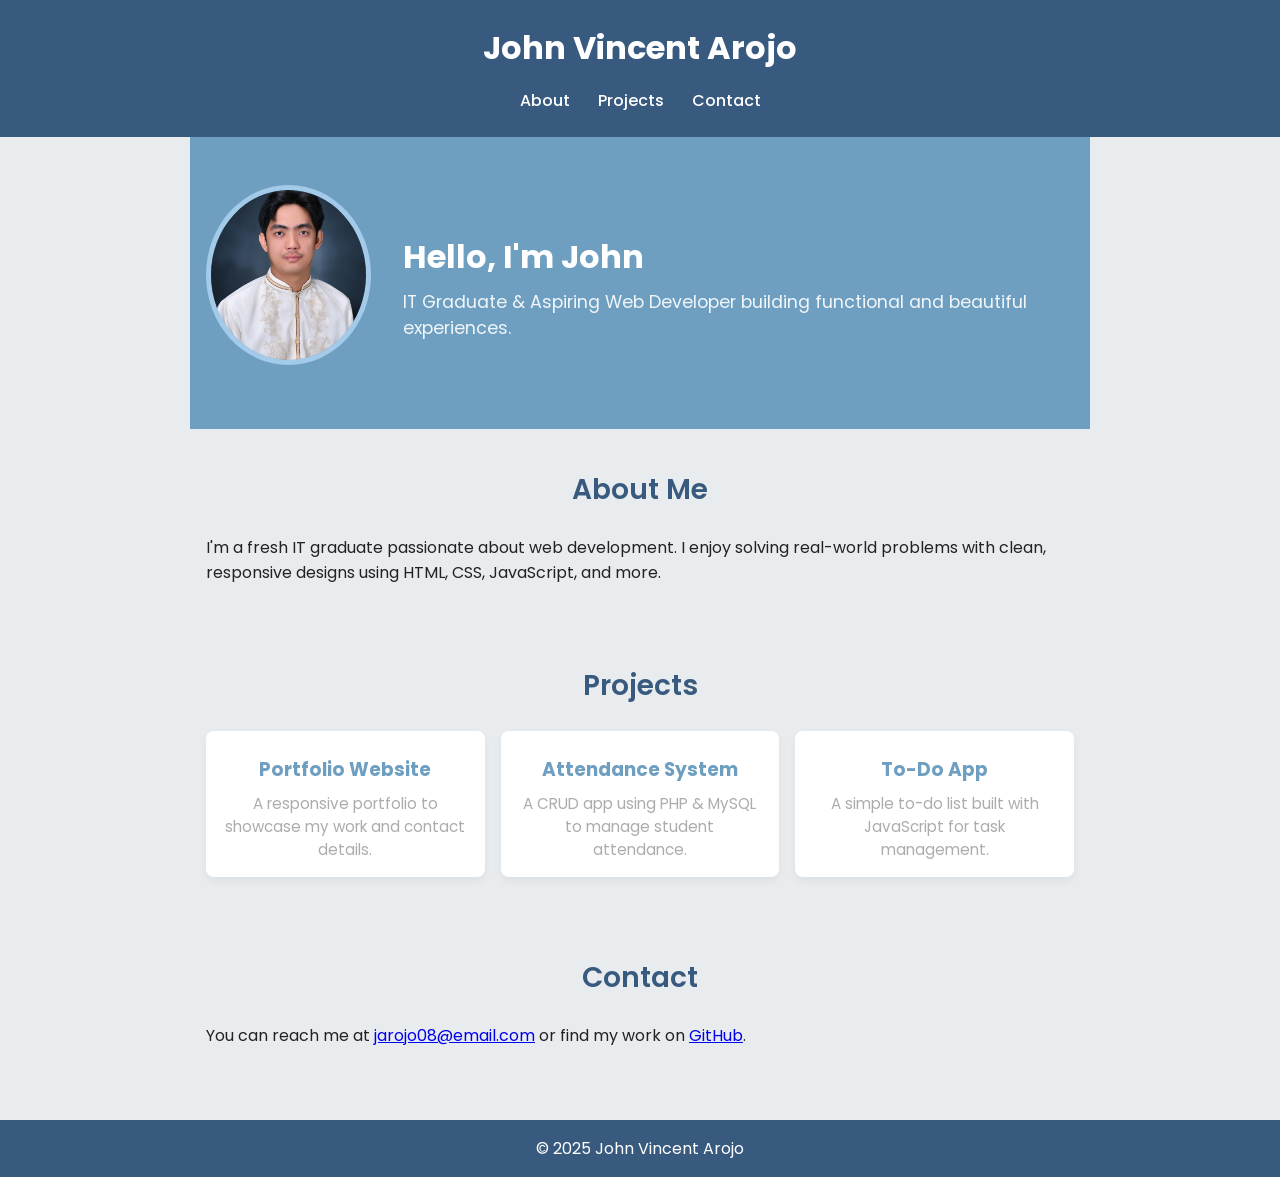
==== commit 4224955d: "Update index.html" ====
--- a/index.html
+++ b/index.html
@@ -1,182 +1,195 @@
 <!DOCTYPE html>
 <html lang="en">
 <head>
-    <meta charset="UTF-8">
-    <meta name="viewport" content="width=device-width, initial-scale=1.0">
-    <title>John's Portfolio</title>
-    <style>
-        /* ====== COLOR PALETTE ====== */
-        :root {
-            --blue-dark: #395A7F;
-            --blue-mid: #6E9FC1;
-            --blue-light: #A3CAE9;
-            --grey-light: #E9ECEE;
-            --grey-mid: #ACACAC;
-            --text-dark: #222;
-        }
-
-        body {
-            font-family: 'Segoe UI', sans-serif;
-            margin: 0;
-            background-color: var(--grey-light);
-            color: var(--text-dark);
-        }
-
-        /* HEADER */
-        header {
-            background-color: var(--blue-dark);
-            color: white;
-            padding: 1.5rem;
-            text-align: center;
-        }
-
-        header h1 {
-            margin: 0;
-            font-size: 2rem;
-        }
-
-        header p {
-            margin: 0;
-            opacity: 0.9;
-        }
-
-        /* HERO SECTION */
-        .hero {
-            display: flex;
-            align-items: center;
-            justify-content: center;
-            padding: 2rem;
-            background-color: var(--blue-mid);
-            color: white;
-            text-align: center;
-        }
-
-        .hero img {
-            width: 150px;
-            height: 150px;
-            object-fit: cover;
-            border-radius: 50%;
-            border: 4px solid var(--blue-light);
-            margin-right: 1.5rem;
-        }
-
-        .hero-text h2 {
-            margin: 0;
-            font-size: 1.8rem;
-        }
-
-        .hero-text p {
-            margin-top: 0.5rem;
-        }
-
-        /* PORTFOLIO SECTION */
-        .portfolio {
-            padding: 3rem 1rem;
-            max-width: 1100px;
-            margin: auto;
-        }
-
-        .portfolio h2 {
-            text-align: center;
-            margin-bottom: 2rem;
-            color: var(--blue-dark);
-        }
-
-        .portfolio-grid {
-            display: grid;
-            grid-template-columns: repeat(auto-fit, minmax(280px, 1fr));
-            gap: 1.5rem;
-        }
-
-        .card {
-            background-color: white;
-            border-radius: 10px;
-            overflow: hidden;
-            box-shadow: 0 4px 8px rgba(0,0,0,0.05);
-            transition: transform 0.2s ease;
-        }
-
-        .card:hover {
-            transform: translateY(-5px);
-        }
-
-        .card img {
-            width: 100%;
-            height: 180px;
-            object-fit: cover;
-        }
-
-        .card-content {
-            padding: 1rem;
-        }
-
-        .card-content h3 {
-            margin: 0;
-            color: var(--blue-mid);
-        }
-
-        .card-content p {
-            font-size: 0.9rem;
-            margin-top: 0.5rem;
-            color: var(--grey-mid);
-        }
-
-        /* FOOTER */
-        footer {
-            background-color: var(--blue-dark);
-            color: white;
-            text-align: center;
-            padding: 1rem;
-            margin-top: 2rem;
-        }
-
-    </style>
+  <meta charset="UTF-8" />
+  <meta name="viewport" content="width=device-width, initial-scale=1.0" />
+  <title>John Vincent Arojo | Portfolio</title>
+  <link href="https://fonts.googleapis.com/css2?family=Poppins:wght@300;500;700&display=swap" rel="stylesheet" />
+  <style>
+    /* Blue + Grey Palette */
+    :root {
+      --blue-dark: #395A7F;
+      --blue-mid: #6E9FC1;
+      --blue-light: #A3CAE9;
+      --grey-light: #E9ECEE;
+      --grey-mid: #ACACAC;
+      --text-dark: #222;
+    }
+    * {box-sizing: border-box; margin:0; padding:0;}
+    body {
+      font-family: 'Poppins', sans-serif;
+      background-color: var(--grey-light);
+      color: var(--text-dark);
+      scroll-behavior: smooth;
+    }
+    header {
+      background-color: var(--blue-dark);
+      color: white;
+      padding: 1.5rem 1rem;
+      text-align: center;
+    }
+    nav {
+      margin-top: 1rem;
+      font-weight: 500;
+    }
+    nav a {
+      color: white;
+      margin: 0 0.75rem;
+      text-decoration: none;
+      transition: color 0.3s;
+    }
+    nav a:hover {
+      color: var(--blue-light);
+    }
+    .hero {
+      display: flex;
+      flex-direction: column;
+      align-items: center;
+      padding: 3rem 1rem;
+      background: var(--blue-mid);
+      color: white;
+      text-align: center;
+    }
+    .hero img {
+      width: 180px;
+      height: 180px;
+      border-radius: 50%;
+      object-fit: cover;
+      border: 5px solid var(--blue-light);
+      margin-bottom: 1rem;
+    }
+    .hero h2 {
+      font-size: 2rem;
+      margin: 0.5rem 0;
+    }
+    .hero p {
+      font-size: 1.1rem;
+      opacity: 0.9;
+    }
+    section {
+      padding: 2.5rem 1rem;
+      max-width: 900px;
+      margin: auto;
+      opacity: 0;
+      transform: translateY(30px);
+      transition: all 0.6s ease;
+    }
+    section.visible {
+      opacity: 1;
+      transform: translateY(0);
+    }
+    .section-title {
+      text-align: center;
+      margin-bottom: 1.5rem;
+      font-size: 1.75rem;
+      color: var(--blue-dark);
+      font-weight: 600;
+    }
+    .portfolio-grid {
+      display: grid;
+      grid-template-columns: repeat(auto-fit, minmax(260px, 1fr));
+      gap: 1rem;
+    }
+    .card {
+      background: white;
+      border-radius: 8px;
+      overflow: hidden;
+      box-shadow: 0 4px 8px rgba(0,0,0,0.05);
+      transition: transform 0.3s;
+    }
+    .card:hover {
+      transform: translateY(-4px);
+    }
+    .card-content {
+      padding: 1rem;
+      text-align: center;
+    }
+    .card-content h3 {
+      margin: 0.5rem 0;
+      color: var(--blue-mid);
+    }
+    .card-content p {
+      font-size: 0.95rem;
+      color: var(--grey-mid);
+    }
+    footer {
+      background: var(--blue-dark);
+      color: white;
+      text-align: center;
+      padding: 1rem;
+      margin-top: 2rem;
+    }
+    @media(min-width: 600px) {
+      .hero { flex-direction: row; text-align: left; }
+      .hero img { margin-right: 2rem; }
+    }
+  </style>
 </head>
 <body>
 
-    <header>
-        <h1>John Arojo</h1>
-        <p>Web Developer | Designer | Creator</p>
-    </header>
+  <header>
+    <h1>John Vincent Arojo</h1>
+    <nav>
+      <a href="#about">About</a>
+      <a href="#projects">Projects</a>
+      <a href="#contact">Contact</a>
+    </nav>
+  </header>
 
-    <section class="hero">
-        <img src="https://via.placeholder.com/150" alt="Profile Picture">
-        <div class="hero-text">
-            <h2>Hello, I'm John 👋</h2>
-            <p>I create beautiful, functional, and responsive websites.</p>
+  <section class="hero" id="home">
+    <img src="John.png" alt="John Vincent Arojo" />
+    <div>
+      <h2>Hello, I'm John</h2>
+      <p>IT Graduate &amp; Aspiring Web Developer building functional and beautiful experiences.</p>
+    </div>
+  </section>
+
+  <section id="about">
+    <h2 class="section-title">About Me</h2>
+    <p>I'm a fresh IT graduate passionate about web development. I enjoy solving real-world problems with clean, responsive designs using HTML, CSS, JavaScript, and more.</p>
+  </section>
+
+  <section id="projects">
+    <h2 class="section-title">Projects</h2>
+    <div class="portfolio-grid">
+      <div class="card">
+        <div class="card-content">
+          <h3>Portfolio Website</h3>
+          <p>A responsive portfolio to showcase my work and contact details.</p>
         </div>
-    </section>
+      </div>
+      <div class="card">
+        <div class="card-content">
+          <h3>Attendance System</h3>
+          <p>A CRUD app using PHP &amp; MySQL to manage student attendance.</p>
+        </div>
+      </div>
+      <div class="card">
+        <div class="card-content">
+          <h3>To-Do App</h3>
+          <p>A simple to-do list built with JavaScript for task management.</p>
+        </div>
+      </div>
+    </div>
+  </section>
 
-    <section class="portfolio">
-        <h2>My Projects</h2>
-        <div class="portfolio-grid">
-            <div class="card">
-                <img src="https://via.placeholder.com/400x300" alt="Project 1">
-                <div class="card-content">
-                    <h3>Project One</h3>
-                    <p>A modern website built with HTML, CSS, and JavaScript.</p>
-                </div>
-            </div>
-            <div class="card">
-                <img src="https://via.placeholder.com/400x300" alt="Project 2">
-                <div class="card-content">
-                    <h3>Project Two</h3>
-                    <p>An interactive dashboard with real-time data updates.</p>
-                </div>
-            </div>
-            <div class="card">
-                <img src="https://via.placeholder.com/400x300" alt="Project 3">
-                <div class="card-content">
-                    <h3>Project Three</h3>
-                    <p>A mobile-friendly eCommerce store with a smooth UI.</p>
-                </div>
-            </div>
-        </div>
-    </section>
+  <section id="contact">
+    <h2 class="section-title">Contact</h2>
+    <p>You can reach me at <a href="mailto:jarojo08@email.com">jarojo08@email.com</a> or find my work on <a href="https://github.com/your-username" target="_blank">GitHub</a>.</p>
+  </section>
 
-    <footer>
-        <p>© 2025 John Arojo | All Rights Reserved</p>
-    </footer>
+  <footer>© 2025 John Vincent Arojo</footer>
+
+  <script>
+    // Scroll animation
+    const sections = document.querySelectorAll('section');
+    const observer = new IntersectionObserver(entries => {
+      entries.forEach(entry => {
+        if (entry.isIntersecting) entry.target.classList.add('visible');
+      });
+    }, { threshold: 0.2 });
+    sections.forEach(sec => observer.observe(sec));
+  </script>
 
 </body>
 </html>
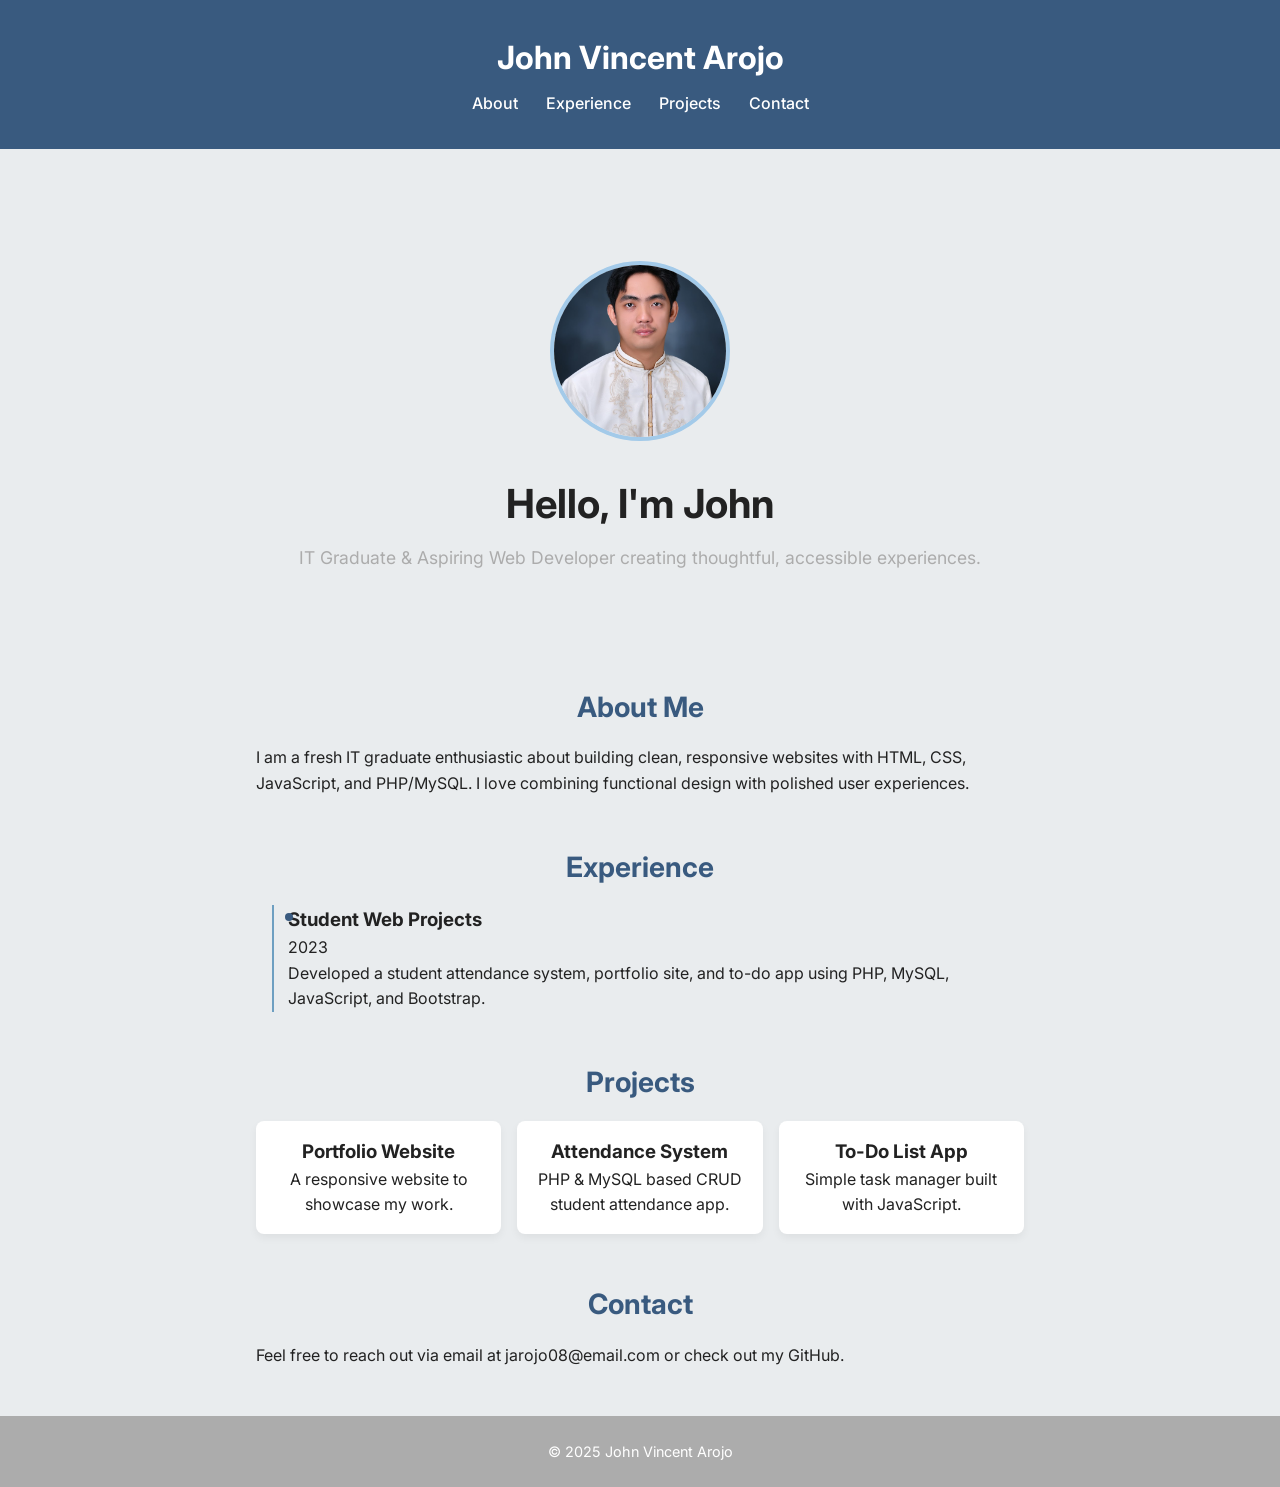
==== commit f0a917f9: "Update index.html" ====
--- a/index.html
+++ b/index.html
@@ -2,126 +2,128 @@
 <html lang="en">
 <head>
   <meta charset="UTF-8" />
-  <meta name="viewport" content="width=device-width, initial-scale=1.0" />
+  <meta name="viewport" content="width=device-width, initial-scale=1" />
   <title>John Vincent Arojo | Portfolio</title>
-  <link href="https://fonts.googleapis.com/css2?family=Poppins:wght@300;500;700&display=swap" rel="stylesheet" />
+  <link href="https://fonts.googleapis.com/css2?family=Inter:wght@300;500;700&display=swap" rel="stylesheet" />
   <style>
-    /* Blue + Grey Palette */
     :root {
       --blue-dark: #395A7F;
       --blue-mid: #6E9FC1;
       --blue-light: #A3CAE9;
       --grey-light: #E9ECEE;
       --grey-mid: #ACACAC;
-      --text-dark: #222;
+      --text: #222;
+      --bg: #E9ECEE;
     }
-    * {box-sizing: border-box; margin:0; padding:0;}
+    * { margin: 0; padding: 0; box-sizing: border-box; }
     body {
-      font-family: 'Poppins', sans-serif;
-      background-color: var(--grey-light);
-      color: var(--text-dark);
+      font-family: 'Inter', sans-serif;
+      background: var(--bg);
+      color: var(--text);
+      line-height: 1.6;
       scroll-behavior: smooth;
     }
+    a { color: inherit; text-decoration: none; }
     header {
-      background-color: var(--blue-dark);
+      background: var(--blue-dark);
       color: white;
-      padding: 1.5rem 1rem;
+      padding: 2rem 1rem;
+      text-align: center;
+      position: sticky; top: 0; z-index: 10;
+    }
+    nav { margin-top: 0.5rem; }
+    nav a { margin: 0 0.75rem; font-weight: 500; transition: color 0.3s; }
+    nav a:hover { color: var(--blue-light); }
+
+    .hero {
+      text-align: center;
+      padding: 4rem 1rem;
+    }
+    .hero img {
+      width: 180px; height: 180px;
+      border-radius: 50%;
+      object-fit: cover;
+      border: 4px solid var(--blue-light);
+      margin-bottom: 1.5rem;
+    }
+    .hero h1 { font-size: 2.5rem; }
+    .hero p {
+      font-size: 1.1rem;
+      margin-top: 0.5rem;
+      color: var(--grey-mid);
+    }
+
+    section {
+      max-width: 800px;
+      margin: 3rem auto;
+      opacity: 0;
+      transform: translateY(30px);
+      transition: all 0.6s ease-out;
+      padding: 0 1rem;
+    }
+    section.visible { opacity: 1; transform: translateY(0); }
+    .section-title {
+      font-size: 1.75rem;
+      margin-bottom: 1rem;
+      color: var(--blue-dark);
+      text-align: center;
+      font-weight: 700;
+    }
+
+    /* Experience Timeline */
+    .timeline {
+      position: relative;
+      padding-left: 2rem;
+    }
+    .timeline::before {
+      content: '';
+      position: absolute;
+      left: 1rem;
+      top: 0;
+      bottom: 0;
+      width: 2px;
+      background: var(--blue-mid);
+    }
+    .timeline-item {
+      margin-bottom: 2rem;
+      position: relative;
+    }
+    .timeline-item::before {
+      content: '';
+      position: absolute;
+      left: -3px;
+      top: 0.5rem;
+      width: 8px;
+      height: 8px;
+      background: var(--blue-dark);
+      border-radius: 50%;
+    }
+
+    /* Projects Cards */
+    .projects-grid {
+      display: grid;
+      grid-template-columns: repeat(auto-fit, minmax(220px, 1fr));
+      gap: 1rem;
+    }
+    .project-card {
+      background: white;
+      padding: 1rem;
+      border-radius: 8px;
+      box-shadow: 0 4px 8px rgba(0,0,0,0.05);
+      transition: transform 0.3s ease;
       text-align: center;
     }
-    nav {
-      margin-top: 1rem;
-      font-weight: 500;
+    .project-card:hover {
+      transform: translateY(-4px);
     }
-    nav a {
-      color: white;
-      margin: 0 0.75rem;
-      text-decoration: none;
-      transition: color 0.3s;
-    }
-    nav a:hover {
-      color: var(--blue-light);
-    }
-    .hero {
-      display: flex;
-      flex-direction: column;
-      align-items: center;
-      padding: 3rem 1rem;
-      background: var(--blue-mid);
+
+    footer {
+      background: var(--grey-mid);
       color: white;
       text-align: center;
-    }
-    .hero img {
-      width: 180px;
-      height: 180px;
-      border-radius: 50%;
-      object-fit: cover;
-      border: 5px solid var(--blue-light);
-      margin-bottom: 1rem;
-    }
-    .hero h2 {
-      font-size: 2rem;
-      margin: 0.5rem 0;
-    }
-    .hero p {
-      font-size: 1.1rem;
-      opacity: 0.9;
-    }
-    section {
-      padding: 2.5rem 1rem;
-      max-width: 900px;
-      margin: auto;
-      opacity: 0;
-      transform: translateY(30px);
-      transition: all 0.6s ease;
-    }
-    section.visible {
-      opacity: 1;
-      transform: translateY(0);
-    }
-    .section-title {
-      text-align: center;
-      margin-bottom: 1.5rem;
-      font-size: 1.75rem;
-      color: var(--blue-dark);
-      font-weight: 600;
-    }
-    .portfolio-grid {
-      display: grid;
-      grid-template-columns: repeat(auto-fit, minmax(260px, 1fr));
-      gap: 1rem;
-    }
-    .card {
-      background: white;
-      border-radius: 8px;
-      overflow: hidden;
-      box-shadow: 0 4px 8px rgba(0,0,0,0.05);
-      transition: transform 0.3s;
-    }
-    .card:hover {
-      transform: translateY(-4px);
-    }
-    .card-content {
-      padding: 1rem;
-      text-align: center;
-    }
-    .card-content h3 {
-      margin: 0.5rem 0;
-      color: var(--blue-mid);
-    }
-    .card-content p {
-      font-size: 0.95rem;
-      color: var(--grey-mid);
-    }
-    footer {
-      background: var(--blue-dark);
-      color: white;
-      text-align: center;
-      padding: 1rem;
-      margin-top: 2rem;
-    }
-    @media(min-width: 600px) {
-      .hero { flex-direction: row; text-align: left; }
-      .hero img { margin-right: 2rem; }
+      padding: 1.5rem 1rem;
+      margin-top: 3rem;
+      font-size: 0.9rem;
     }
   </style>
 </head>
@@ -131,65 +133,66 @@
     <h1>John Vincent Arojo</h1>
     <nav>
       <a href="#about">About</a>
+      <a href="#experience">Experience</a>
       <a href="#projects">Projects</a>
       <a href="#contact">Contact</a>
     </nav>
   </header>
 
   <section class="hero" id="home">
-    <img src="John.png" alt="John Vincent Arojo" />
-    <div>
-      <h2>Hello, I'm John</h2>
-      <p>IT Graduate &amp; Aspiring Web Developer building functional and beautiful experiences.</p>
-    </div>
+    <img src="John.png" alt="John Vincent Arojo">
+    <h1>Hello, I'm John</h1>
+    <p>IT Graduate & Aspiring Web Developer creating thoughtful, accessible experiences.</p>
   </section>
 
   <section id="about">
     <h2 class="section-title">About Me</h2>
-    <p>I'm a fresh IT graduate passionate about web development. I enjoy solving real-world problems with clean, responsive designs using HTML, CSS, JavaScript, and more.</p>
+    <p>I am a fresh IT graduate enthusiastic about building clean, responsive websites with HTML, CSS, JavaScript, and PHP/MySQL. I love combining functional design with polished user experiences.</p>
+  </section>
+
+  <section id="experience">
+    <h2 class="section-title">Experience</h2>
+    <div class="timeline">
+      <div class="timeline-item">
+        <h3>Student Web Projects</h3>
+        <p class="grey">2023</p>
+        <p>Developed a student attendance system, portfolio site, and to-do app using PHP, MySQL, JavaScript, and Bootstrap.</p>
+      </div>
+      <!-- Add more items as needed -->
+    </div>
   </section>
 
   <section id="projects">
     <h2 class="section-title">Projects</h2>
-    <div class="portfolio-grid">
-      <div class="card">
-        <div class="card-content">
-          <h3>Portfolio Website</h3>
-          <p>A responsive portfolio to showcase my work and contact details.</p>
-        </div>
+    <div class="projects-grid">
+      <div class="project-card">
+        <h3>Portfolio Website</h3>
+        <p>A responsive website to showcase my work.</p>
       </div>
-      <div class="card">
-        <div class="card-content">
-          <h3>Attendance System</h3>
-          <p>A CRUD app using PHP &amp; MySQL to manage student attendance.</p>
-        </div>
+      <div class="project-card">
+        <h3>Attendance System</h3>
+        <p>PHP & MySQL based CRUD student attendance app.</p>
       </div>
-      <div class="card">
-        <div class="card-content">
-          <h3>To-Do App</h3>
-          <p>A simple to-do list built with JavaScript for task management.</p>
-        </div>
+      <div class="project-card">
+        <h3>To-Do List App</h3>
+        <p>Simple task manager built with JavaScript.</p>
       </div>
     </div>
   </section>
 
   <section id="contact">
     <h2 class="section-title">Contact</h2>
-    <p>You can reach me at <a href="mailto:jarojo08@email.com">jarojo08@email.com</a> or find my work on <a href="https://github.com/your-username" target="_blank">GitHub</a>.</p>
+    <p>Feel free to reach out via email at <a href="mailto:jarojo08@email.com">jarojo08@email.com</a> or check out my <a href="https://github.com/your-username" target="_blank">GitHub</a>.</p>
   </section>
 
   <footer>© 2025 John Vincent Arojo</footer>
 
   <script>
-    // Scroll animation
-    const sections = document.querySelectorAll('section');
-    const observer = new IntersectionObserver(entries => {
-      entries.forEach(entry => {
-        if (entry.isIntersecting) entry.target.classList.add('visible');
-      });
-    }, { threshold: 0.2 });
-    sections.forEach(sec => observer.observe(sec));
+    document.querySelectorAll('section').forEach((section) => {
+      new IntersectionObserver(([e]) => {
+        if (e.isIntersecting) e.target.classList.add('visible');
+      }, { threshold: 0.2 }).observe(section);
+    });
   </script>
-
 </body>
 </html>
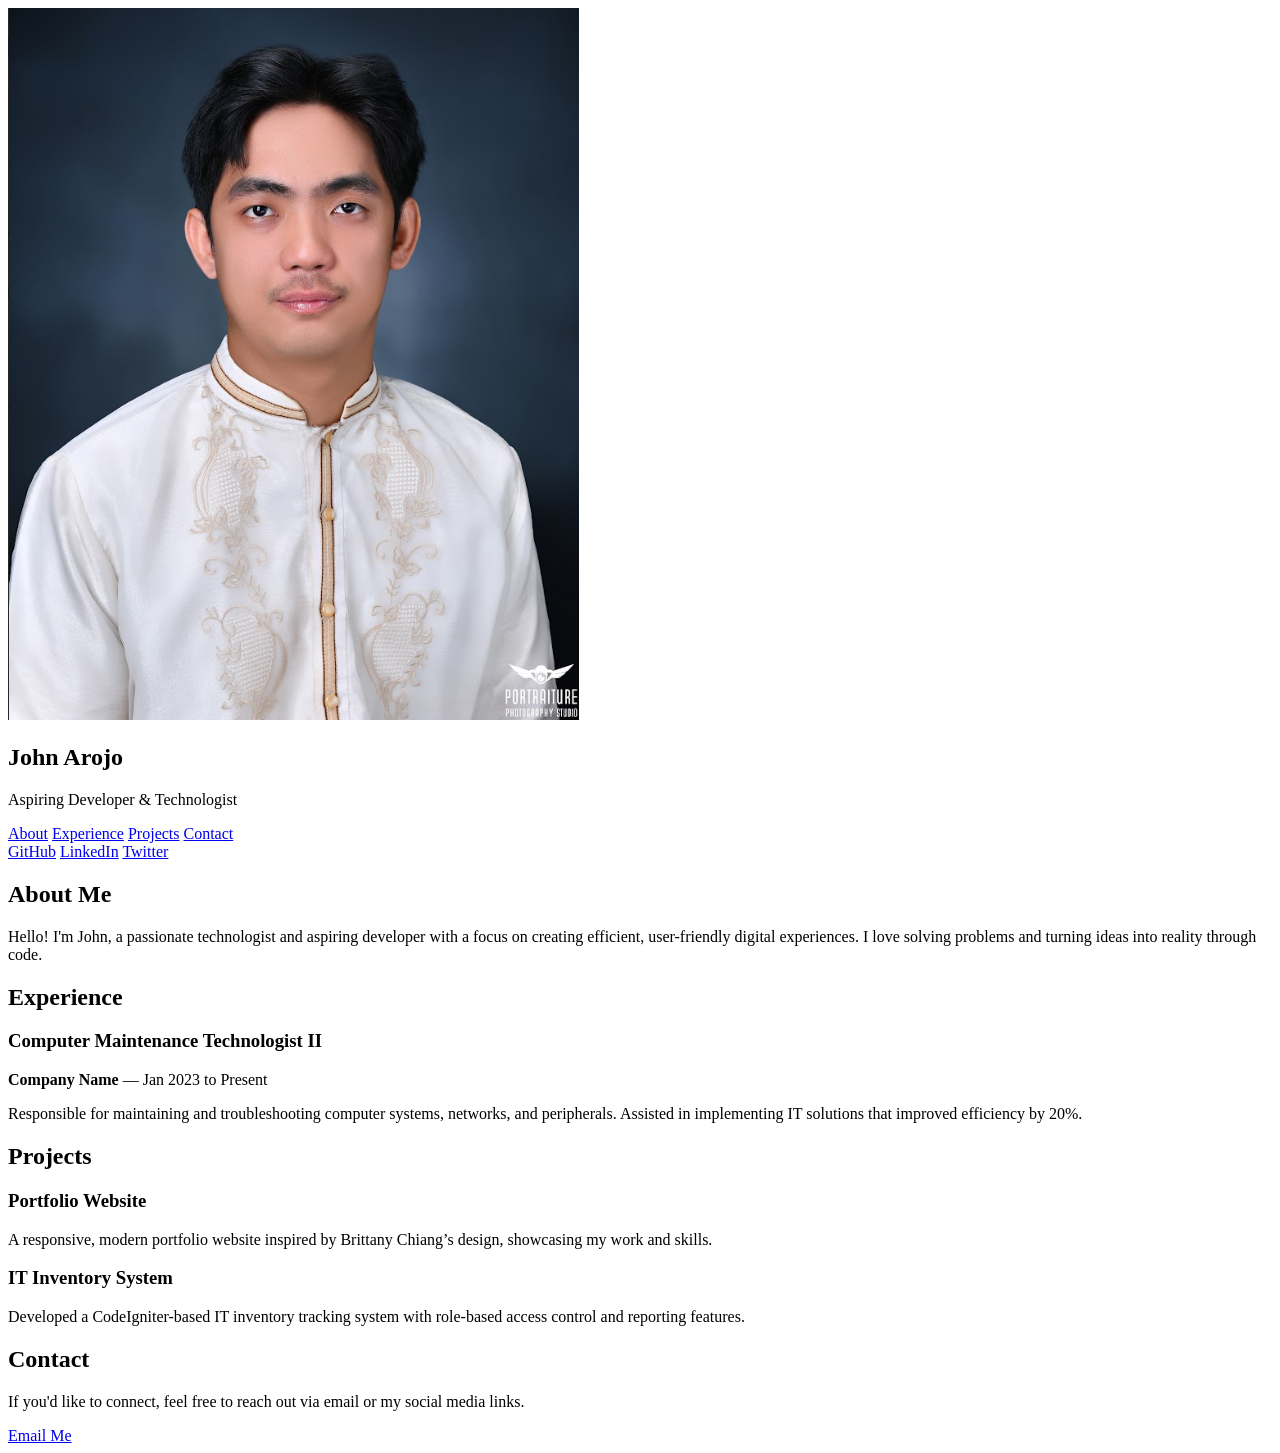
==== commit e598cdf4: "Update index.html" ====
--- a/index.html
+++ b/index.html
@@ -2,197 +2,72 @@
 <html lang="en">
 <head>
   <meta charset="UTF-8" />
-  <meta name="viewport" content="width=device-width, initial-scale=1" />
-  <title>John Vincent Arojo | Portfolio</title>
-  <link href="https://fonts.googleapis.com/css2?family=Inter:wght@300;500;700&display=swap" rel="stylesheet" />
-  <style>
-    :root {
-      --blue-dark: #395A7F;
-      --blue-mid: #6E9FC1;
-      --blue-light: #A3CAE9;
-      --grey-light: #E9ECEE;
-      --grey-mid: #ACACAC;
-      --text: #222;
-      --bg: #E9ECEE;
-    }
-    * { margin: 0; padding: 0; box-sizing: border-box; }
-    body {
-      font-family: 'Inter', sans-serif;
-      background: var(--bg);
-      color: var(--text);
-      line-height: 1.6;
-      scroll-behavior: smooth;
-    }
-    a { color: inherit; text-decoration: none; }
-    header {
-      background: var(--blue-dark);
-      color: white;
-      padding: 2rem 1rem;
-      text-align: center;
-      position: sticky; top: 0; z-index: 10;
-    }
-    nav { margin-top: 0.5rem; }
-    nav a { margin: 0 0.75rem; font-weight: 500; transition: color 0.3s; }
-    nav a:hover { color: var(--blue-light); }
-
-    .hero {
-      text-align: center;
-      padding: 4rem 1rem;
-    }
-    .hero img {
-      width: 180px; height: 180px;
-      border-radius: 50%;
-      object-fit: cover;
-      border: 4px solid var(--blue-light);
-      margin-bottom: 1.5rem;
-    }
-    .hero h1 { font-size: 2.5rem; }
-    .hero p {
-      font-size: 1.1rem;
-      margin-top: 0.5rem;
-      color: var(--grey-mid);
-    }
-
-    section {
-      max-width: 800px;
-      margin: 3rem auto;
-      opacity: 0;
-      transform: translateY(30px);
-      transition: all 0.6s ease-out;
-      padding: 0 1rem;
-    }
-    section.visible { opacity: 1; transform: translateY(0); }
-    .section-title {
-      font-size: 1.75rem;
-      margin-bottom: 1rem;
-      color: var(--blue-dark);
-      text-align: center;
-      font-weight: 700;
-    }
-
-    /* Experience Timeline */
-    .timeline {
-      position: relative;
-      padding-left: 2rem;
-    }
-    .timeline::before {
-      content: '';
-      position: absolute;
-      left: 1rem;
-      top: 0;
-      bottom: 0;
-      width: 2px;
-      background: var(--blue-mid);
-    }
-    .timeline-item {
-      margin-bottom: 2rem;
-      position: relative;
-    }
-    .timeline-item::before {
-      content: '';
-      position: absolute;
-      left: -3px;
-      top: 0.5rem;
-      width: 8px;
-      height: 8px;
-      background: var(--blue-dark);
-      border-radius: 50%;
-    }
-
-    /* Projects Cards */
-    .projects-grid {
-      display: grid;
-      grid-template-columns: repeat(auto-fit, minmax(220px, 1fr));
-      gap: 1rem;
-    }
-    .project-card {
-      background: white;
-      padding: 1rem;
-      border-radius: 8px;
-      box-shadow: 0 4px 8px rgba(0,0,0,0.05);
-      transition: transform 0.3s ease;
-      text-align: center;
-    }
-    .project-card:hover {
-      transform: translateY(-4px);
-    }
-
-    footer {
-      background: var(--grey-mid);
-      color: white;
-      text-align: center;
-      padding: 1.5rem 1rem;
-      margin-top: 3rem;
-      font-size: 0.9rem;
-    }
-  </style>
+  <meta name="viewport" content="width=device-width, initial-scale=1.0"/>
+  <title>John's Portfolio</title>
+  <link rel="stylesheet" href="style.css"/>
+  <link rel="preconnect" href="https://fonts.googleapis.com">
+  <link href="https://fonts.googleapis.com/css2?family=Inter:wght@400;600;800&display=swap" rel="stylesheet">
 </head>
 <body>
 
-  <header>
-    <h1>John Vincent Arojo</h1>
-    <nav>
+  <!-- Sidebar -->
+  <aside class="sidebar">
+    <div class="profile">
+      <img src="John.png" alt="John's Photo" class="profile-img">
+      <h1>John Arojo</h1>
+      <p class="tagline">Aspiring Developer & Technologist</p>
+    </div>
+    <nav class="nav-links">
       <a href="#about">About</a>
       <a href="#experience">Experience</a>
       <a href="#projects">Projects</a>
       <a href="#contact">Contact</a>
     </nav>
-  </header>
+    <div class="social-links">
+      <a href="#" aria-label="GitHub">GitHub</a>
+      <a href="#" aria-label="LinkedIn">LinkedIn</a>
+      <a href="#" aria-label="Twitter">Twitter</a>
+    </div>
+  </aside>
 
-  <section class="hero" id="home">
-    <img src="John.png" alt="John Vincent Arojo">
-    <h1>Hello, I'm John</h1>
-    <p>IT Graduate & Aspiring Web Developer creating thoughtful, accessible experiences.</p>
-  </section>
+  <!-- Main Content -->
+  <main class="content">
+    <!-- About -->
+    <section id="about">
+      <h2>About Me</h2>
+      <p>Hello! I'm John, a passionate technologist and aspiring developer with a focus on creating efficient, user-friendly digital experiences. I love solving problems and turning ideas into reality through code.</p>
+    </section>
 
-  <section id="about">
-    <h2 class="section-title">About Me</h2>
-    <p>I am a fresh IT graduate enthusiastic about building clean, responsive websites with HTML, CSS, JavaScript, and PHP/MySQL. I love combining functional design with polished user experiences.</p>
-  </section>
+    <!-- Experience -->
+    <section id="experience">
+      <h2>Experience</h2>
+      <div class="exp-item">
+        <h3>Computer Maintenance Technologist II</h3>
+        <p><strong>Company Name</strong> — Jan 2023 to Present</p>
+        <p>Responsible for maintaining and troubleshooting computer systems, networks, and peripherals. Assisted in implementing IT solutions that improved efficiency by 20%.</p>
+      </div>
+    </section>
 
-  <section id="experience">
-    <h2 class="section-title">Experience</h2>
-    <div class="timeline">
-      <div class="timeline-item">
-        <h3>Student Web Projects</h3>
-        <p class="grey">2023</p>
-        <p>Developed a student attendance system, portfolio site, and to-do app using PHP, MySQL, JavaScript, and Bootstrap.</p>
-      </div>
-      <!-- Add more items as needed -->
-    </div>
-  </section>
-
-  <section id="projects">
-    <h2 class="section-title">Projects</h2>
-    <div class="projects-grid">
+    <!-- Projects -->
+    <section id="projects">
+      <h2>Projects</h2>
       <div class="project-card">
         <h3>Portfolio Website</h3>
-        <p>A responsive website to showcase my work.</p>
+        <p>A responsive, modern portfolio website inspired by Brittany Chiang’s design, showcasing my work and skills.</p>
       </div>
       <div class="project-card">
-        <h3>Attendance System</h3>
-        <p>PHP & MySQL based CRUD student attendance app.</p>
+        <h3>IT Inventory System</h3>
+        <p>Developed a CodeIgniter-based IT inventory tracking system with role-based access control and reporting features.</p>
       </div>
-      <div class="project-card">
-        <h3>To-Do List App</h3>
-        <p>Simple task manager built with JavaScript.</p>
-      </div>
-    </div>
-  </section>
+    </section>
 
-  <section id="contact">
-    <h2 class="section-title">Contact</h2>
-    <p>Feel free to reach out via email at <a href="mailto:jarojo08@email.com">jarojo08@email.com</a> or check out my <a href="https://github.com/your-username" target="_blank">GitHub</a>.</p>
-  </section>
+    <!-- Contact -->
+    <section id="contact">
+      <h2>Contact</h2>
+      <p>If you'd like to connect, feel free to reach out via email or my social media links.</p>
+      <a href="mailto:youremail@example.com" class="contact-btn">Email Me</a>
+    </section>
+  </main>
 
-  <footer>© 2025 John Vincent Arojo</footer>
-
-  <script>
-    document.querySelectorAll('section').forEach((section) => {
-      new IntersectionObserver(([e]) => {
-        if (e.isIntersecting) e.target.classList.add('visible');
-      }, { threshold: 0.2 }).observe(section);
-    });
-  </script>
 </body>
 </html>
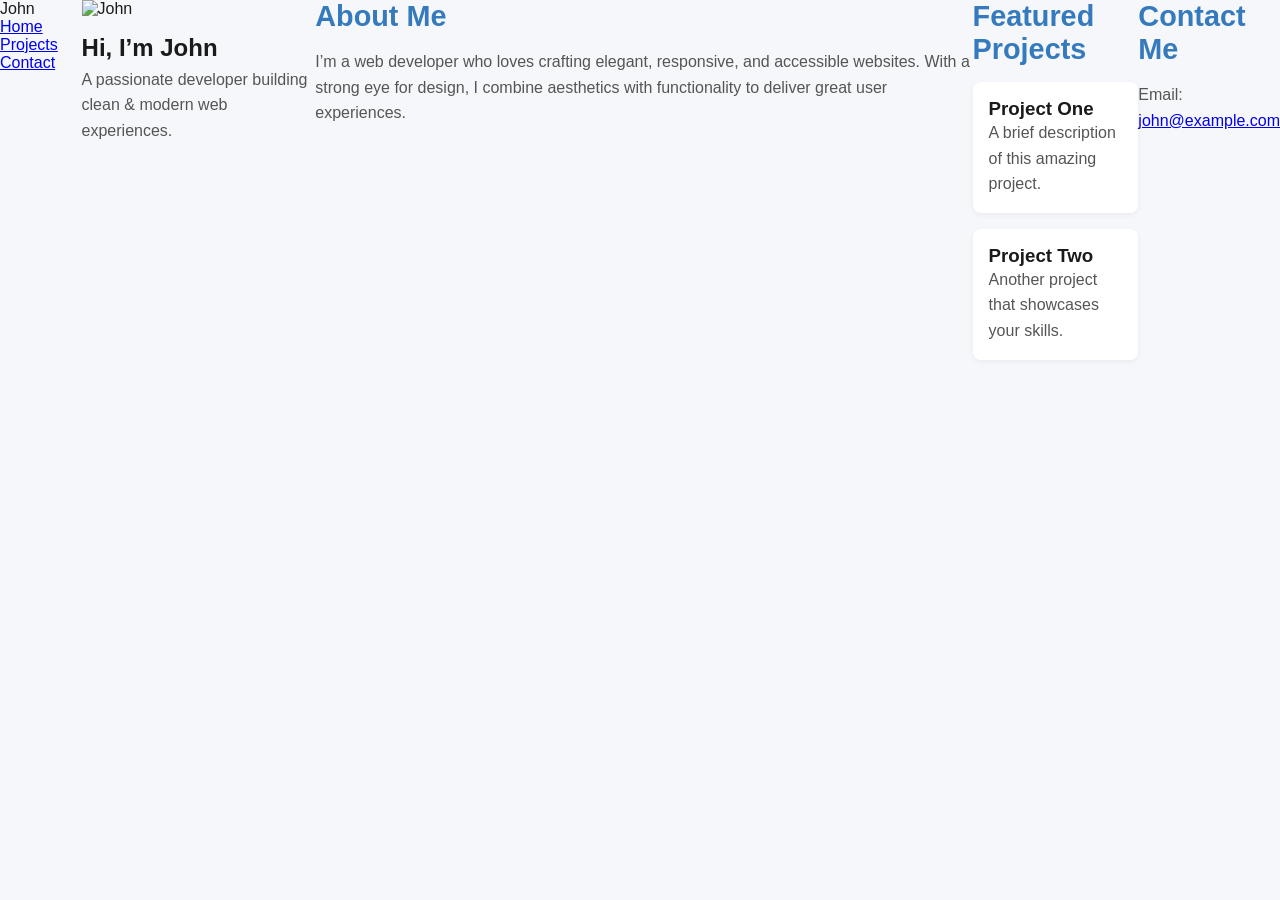
==== commit 50064f71: "Update index.html" ====
--- a/index.html
+++ b/index.html
@@ -2,72 +2,56 @@
 <html lang="en">
 <head>
   <meta charset="UTF-8" />
-  <meta name="viewport" content="width=device-width, initial-scale=1.0"/>
-  <title>John's Portfolio</title>
-  <link rel="stylesheet" href="style.css"/>
-  <link rel="preconnect" href="https://fonts.googleapis.com">
-  <link href="https://fonts.googleapis.com/css2?family=Inter:wght@400;600;800&display=swap" rel="stylesheet">
+  <meta name="viewport" content="width=device-width, initial-scale=1.0" />
+  <title>John - Portfolio</title>
+  <link rel="stylesheet" href="style.css" />
 </head>
 <body>
-
-  <!-- Sidebar -->
-  <aside class="sidebar">
-    <div class="profile">
-      <img src="John.png" alt="John's Photo" class="profile-img">
-      <h1>John Arojo</h1>
-      <p class="tagline">Aspiring Developer & Technologist</p>
-    </div>
-    <nav class="nav-links">
-      <a href="#about">About</a>
-      <a href="#experience">Experience</a>
-      <a href="#projects">Projects</a>
+  <header class="navbar">
+    <div class="logo">John</div>
+    <nav>
+      <a href="index.html">Home</a>
+      <a href="projects.html">Projects</a>
       <a href="#contact">Contact</a>
     </nav>
-    <div class="social-links">
-      <a href="#" aria-label="GitHub">GitHub</a>
-      <a href="#" aria-label="LinkedIn">LinkedIn</a>
-      <a href="#" aria-label="Twitter">Twitter</a>
+  </header>
+
+  <section class="hero">
+    <img src="images/John.png" alt="John" class="profile-pic" />
+    <div>
+      <h1>Hi, I’m <span class="highlight">John</span></h1>
+      <p>A passionate developer building clean & modern web experiences.</p>
     </div>
-  </aside>
+  </section>
 
-  <!-- Main Content -->
-  <main class="content">
-    <!-- About -->
-    <section id="about">
-      <h2>About Me</h2>
-      <p>Hello! I'm John, a passionate technologist and aspiring developer with a focus on creating efficient, user-friendly digital experiences. I love solving problems and turning ideas into reality through code.</p>
-    </section>
+  <section class="about">
+    <h2>About Me</h2>
+    <p>
+      I’m a web developer who loves crafting elegant, responsive, and
+      accessible websites. With a strong eye for design, I combine aesthetics
+      with functionality to deliver great user experiences.
+    </p>
+  </section>
 
-    <!-- Experience -->
-    <section id="experience">
-      <h2>Experience</h2>
-      <div class="exp-item">
-        <h3>Computer Maintenance Technologist II</h3>
-        <p><strong>Company Name</strong> — Jan 2023 to Present</p>
-        <p>Responsible for maintaining and troubleshooting computer systems, networks, and peripherals. Assisted in implementing IT solutions that improved efficiency by 20%.</p>
-      </div>
-    </section>
-
-    <!-- Projects -->
-    <section id="projects">
-      <h2>Projects</h2>
+  <section class="featured-projects">
+    <h2>Featured Projects</h2>
+    <div class="project-grid">
       <div class="project-card">
-        <h3>Portfolio Website</h3>
-        <p>A responsive, modern portfolio website inspired by Brittany Chiang’s design, showcasing my work and skills.</p>
+        <h3>Project One</h3>
+        <p>A brief description of this amazing project.</p>
       </div>
       <div class="project-card">
-        <h3>IT Inventory System</h3>
-        <p>Developed a CodeIgniter-based IT inventory tracking system with role-based access control and reporting features.</p>
+        <h3>Project Two</h3>
+        <p>Another project that showcases your skills.</p>
       </div>
-    </section>
+    </div>
+  </section>
 
-    <!-- Contact -->
-    <section id="contact">
-      <h2>Contact</h2>
-      <p>If you'd like to connect, feel free to reach out via email or my social media links.</p>
-      <a href="mailto:youremail@example.com" class="contact-btn">Email Me</a>
-    </section>
-  </main>
+  <footer id="contact">
+    <h2>Contact Me</h2>
+    <p>Email: <a href="mailto:john@example.com">john@example.com</a></p>
+  </footer>
 
+  <script src="script.js"></script>
 </body>
 </html>
--- a/style.css
+++ b/style.css
@@ -0,0 +1,156 @@
+:root {
+  --primary: #4A90E2; /* Blue from your palette */
+  --primary-dark: #357ABD;
+  --secondary: #2E3A59; /* Dark grey-blue */
+  --light-grey: #F5F7FA;
+  --text-dark: #1A1A1A;
+  --text-light: #555;
+}
+
+* {
+  box-sizing: border-box;
+  margin: 0;
+  padding: 0;
+}
+
+body {
+  font-family: 'Inter', sans-serif;
+  display: flex;
+  background: var(--light-grey);
+  color: var(--text-dark);
+}
+
+/* Sidebar */
+.sidebar {
+  background: white;
+  width: 260px;
+  padding: 2rem;
+  position: fixed;
+  top: 0;
+  bottom: 0;
+  display: flex;
+  flex-direction: column;
+  justify-content: space-between;
+  border-right: 1px solid #ddd;
+}
+
+.profile {
+  text-align: center;
+}
+
+.profile-img {
+  width: 140px;
+  height: 140px;
+  border-radius: 50%;
+  object-fit: cover;
+  border: 4px solid var(--primary);
+}
+
+h1 {
+  font-size: 1.5rem;
+  margin: 1rem 0 0.3rem;
+}
+
+.tagline {
+  font-size: 0.95rem;
+  color: var(--text-light);
+}
+
+.nav-links {
+  display: flex;
+  flex-direction: column;
+  gap: 1rem;
+}
+
+.nav-links a {
+  text-decoration: none;
+  color: var(--secondary);
+  font-weight: 600;
+  transition: color 0.3s ease;
+}
+
+.nav-links a:hover {
+  color: var(--primary);
+}
+
+.social-links {
+  display: flex;
+  flex-direction: column;
+  gap: 0.5rem;
+}
+
+.social-links a {
+  text-decoration: none;
+  color: var(--primary);
+  font-size: 0.9rem;
+}
+
+/* Main Content */
+.content {
+  margin-left: 260px;
+  padding: 2rem;
+  flex: 1;
+}
+
+section {
+  margin-bottom: 4rem;
+}
+
+h2 {
+  font-size: 1.8rem;
+  color: var(--primary-dark);
+  margin-bottom: 1rem;
+}
+
+p {
+  line-height: 1.6;
+  color: var(--text-light);
+}
+
+.exp-item {
+  background: white;
+  padding: 1rem;
+  border-radius: 8px;
+  margin-top: 1rem;
+  box-shadow: 0 2px 6px rgba(0,0,0,0.05);
+}
+
+.project-card {
+  background: white;
+  padding: 1rem;
+  border-radius: 8px;
+  margin-top: 1rem;
+  box-shadow: 0 2px 6px rgba(0,0,0,0.05);
+}
+
+.contact-btn {
+  display: inline-block;
+  background: var(--primary);
+  color: white;
+  padding: 0.7rem 1.2rem;
+  border-radius: 6px;
+  text-decoration: none;
+  font-weight: 600;
+  transition: background 0.3s ease;
+}
+
+.contact-btn:hover {
+  background: var(--primary-dark);
+}
+
+/* Responsive */
+@media (max-width: 768px) {
+  body {
+    flex-direction: column;
+  }
+  .sidebar {
+    position: relative;
+    width: 100%;
+    flex-direction: row;
+    align-items: center;
+    justify-content: space-between;
+  }
+  .content {
+    margin-left: 0;
+  }
+}
